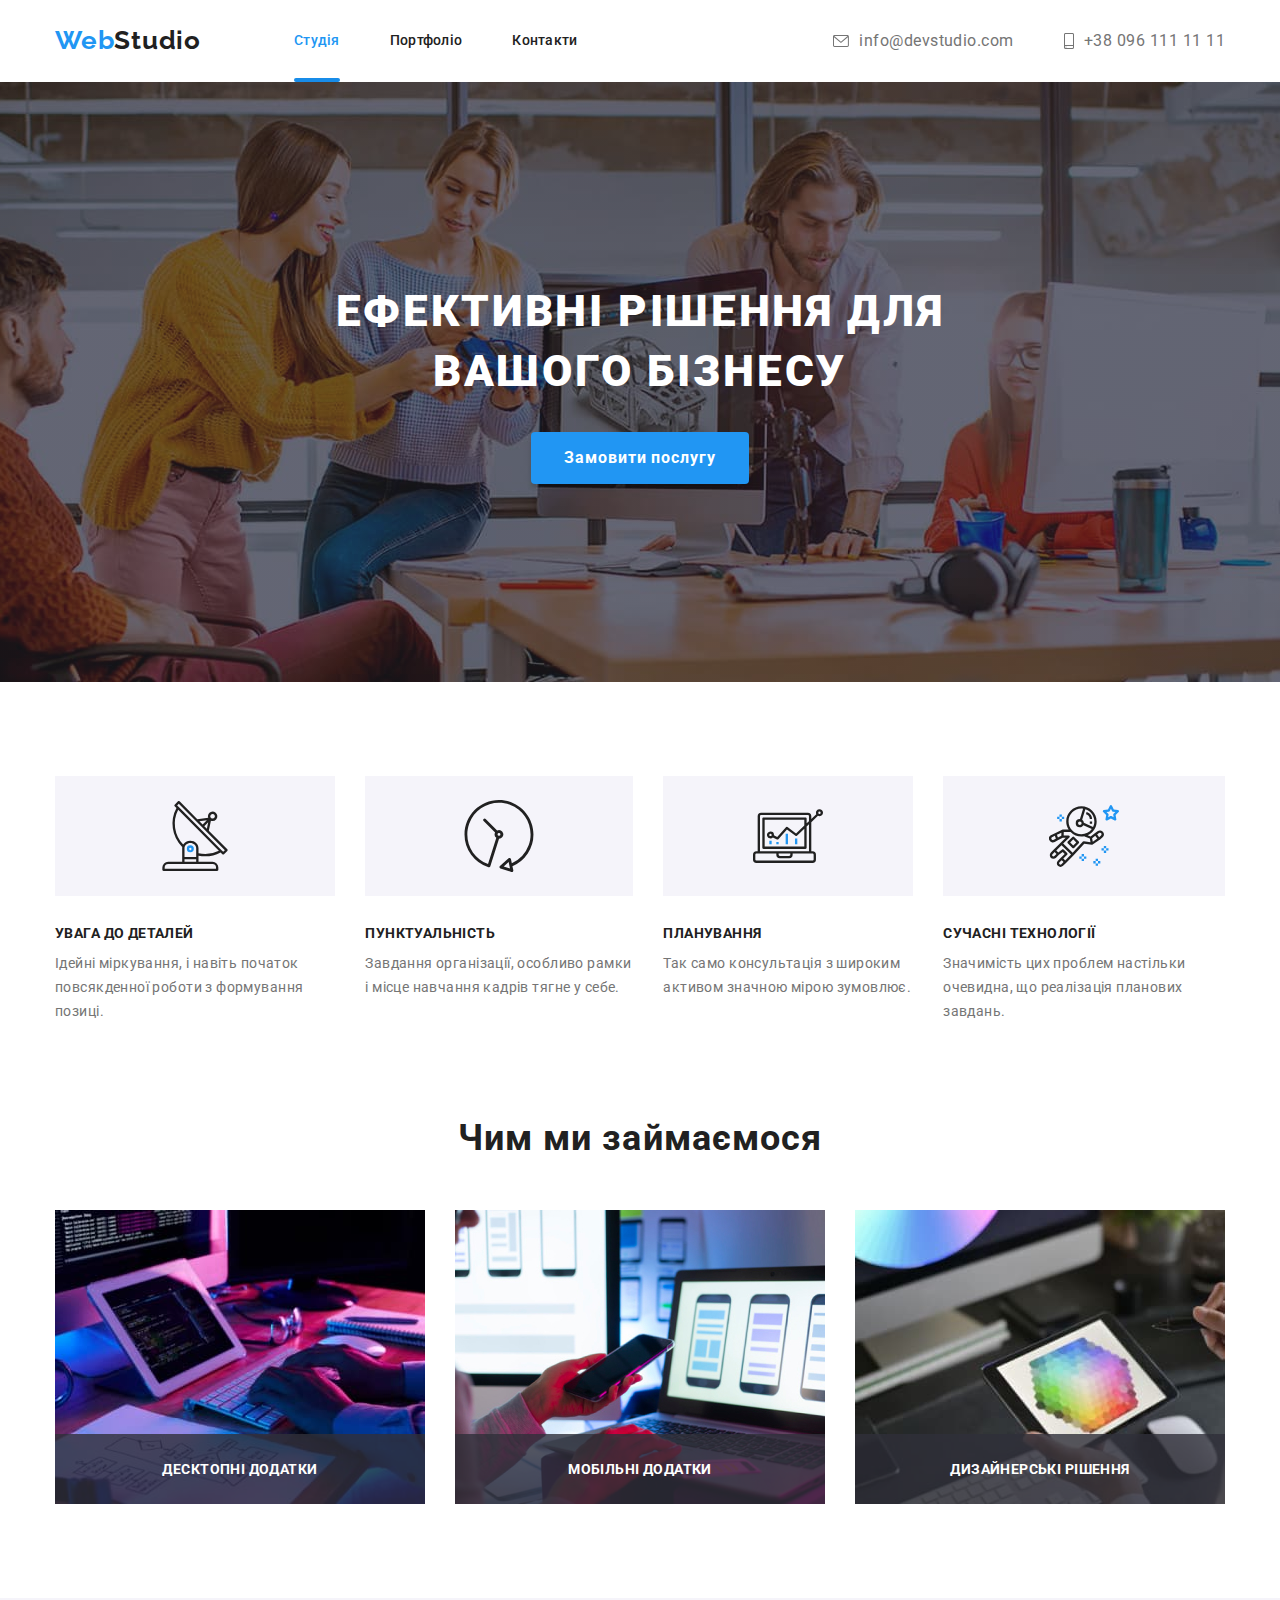
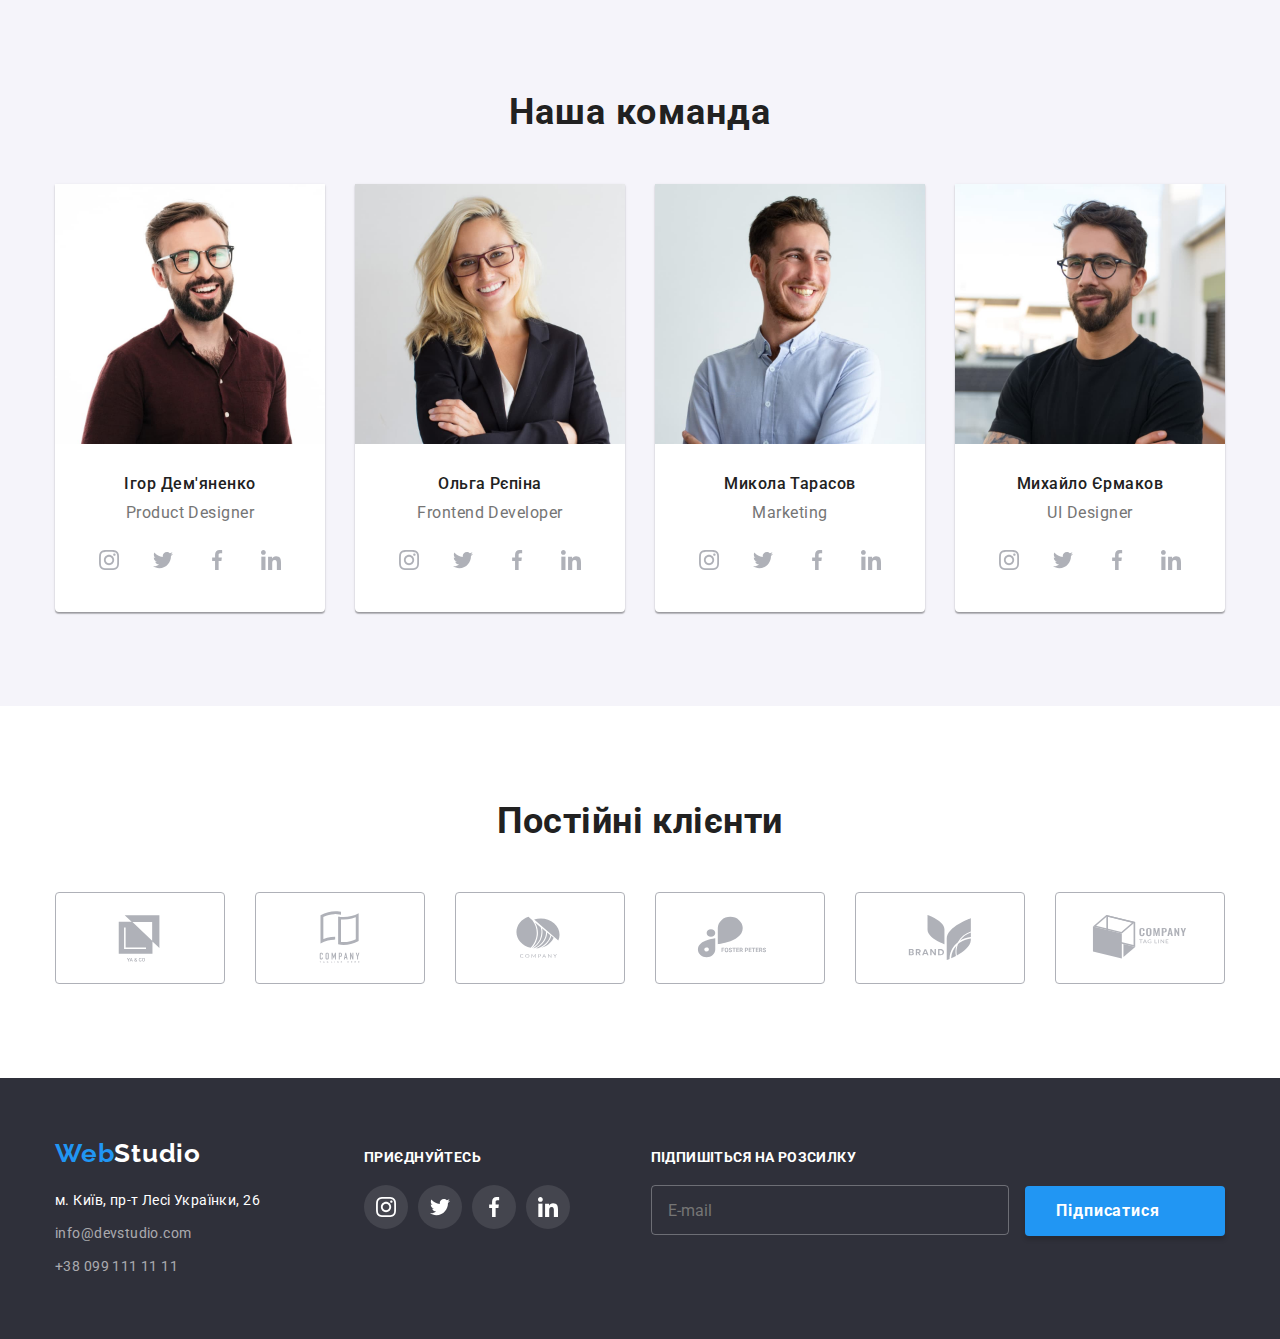
==== index.html @ 950c4575 "Initial commit" ====
<!DOCTYPE html>
<html lang="uk">
<head>
    <meta charset="UTF-8">
    <meta http-equiv="X-UA-Compatible" content="IE=edge">
    <meta name="viewport" content="width=device-width, initial-scale=1.0">
    <title>WebStudio</title>
    <link rel="preconnect" href="https://fonts.googleapis.com">
    <link rel="preconnect" href="https://fonts.gstatic.com" crossorigin>
    <link href="https://fonts.googleapis.com/css2?family=Raleway:wght@700&family=Roboto:wght@400;500;700;900&display=swap" rel="stylesheet">
    <link rel="stylesheet" href="https://cdn.jsdelivr.net/npm/modern-normalize@1.1.0/modern-normalize.min.css">
    <link rel="stylesheet" href="./styles/style.css">
</head>
<body>
    <!------------------------------------- Шапка сайта -------------------------------->
    
    <header class="">
    <div class="container page-header-container">
    <nav class="site-nav">
        <a lang="en" href="./index.html " class="logo link"><span class="web-logo">Web</span>Studio</a>
        <ul class="page-header-container">
            <li class="menu-item link-hover"><a href="./index.html" class="link current header-link">Cтудія</a></li>
            <li class="menu-item link-hover"><a href="./portfolio.html" class="link">Портфоліо</a></li>
            <li class="menu-item link-hover"><a href="" class="link">Контакти</a></li>
        </ul>
    </nav>
        <ul class="site-address">
            <li class="menu-address"><a class="nav-link link" href="mailto:info@devstudio.com">
            <svg class="address-link-icon" width="16px" height="12px" >
                <use href="./images/sprite.svg#icon-envelope" class="address-img">
                </use>
            </svg> info@devstudio.com
        </a>
            </li>
            <li class="menu-address"><a class="nav-link link" href="tel:+380961111111"><svg class="smartphone-link-icon" width="10px" height="16px" >
                <use href="./images/sprite.svg#icon-smartphone" class="address-img">
                </use>
            </svg>+38 096 111 11 11</a>
        </li>
        </ul>
    </div> 
    </header>  
   
    <!--------------------------------- Основной блок ---------------------------------------->
    <main>
    <!------------------------------------ Баннер -------------------------------------------->
    <section class="main-header overlay">
        <div class="container">
            <h1 class="main-text">Ефективні рішення для вашого бізнесу</h1>
            <button type="button" class="modal-button" data-modal-open>Замовити послугу</button>
        </div>
    </section>

    <!---------------------------------- Преимущества ---------------------------------------->

    <section class="section">
        <div class="container">
            <h2 class="visually-hidden">Особливості</h2>
            <ul class="main-flex">
                <li class="list-item">
                    <h3 class="caption-main">УВАГА ДО ДЕТАЛЕЙ</h3> 
                    <p class="paragraph">Ідейні міркування, і навіть початок повсякденної роботи з формування позиці.</p>  
                </li>
                <li class="list-item">
                    <h3 class="caption-main">ПУНКТУАЛЬНІСТЬ</h3>
                    <p class="paragraph">Завдання організації, особливо рамки і місце навчання кадрів тягне у себе.</p>
                </li>
                <li class="list-item">
                    <h3 class="caption-main">ПЛАНУВАННЯ</h3>
                    <p class="paragraph">Так само консультація з широким активом значною мірою зумовлює.</p>
                </li>
                <li class="list-item">
                    <h3 class="caption-main">СУЧАСНІ ТЕХНОЛОГІЇ</h3>
                    <p class="paragraph">Значимість цих проблем настільки очевидна, що реалізація планових завдань.</p>
                </li>
            </ul>
        </div>
    </section>

    <!---------------------------  Наша команда/примеры работ -------------------------------->

    <section class="section working-section">
        <div class="container">
            <h2 class="main-work">Чим ми займаємося</h2>
            <ul class="work-list">
                <li class="work-list-img"><img src="images/box1.jpg" alt="программування" width="370">
                <div class="work-list-bar"><b class="text-address-bar">Десктопні додатки</b></div>
            </li>
                <li class="work-list-img"><img src="images/box2.jpg" alt="налаштування" width="370">
                <div class="work-list-bar"><b class="text-address-bar">Мобільні додатки</b></div>
                </li>
                <li class="work-list-img"><img src="images/box3.jpg" alt="графічний дизайн" width="370">
                <div class="work-list-bar"><b class="text-address-bar">Дизайнерські рішення</b></div>
                </li>
            </ul>
        </div>
    </section>
    <section class="main-team section">
        <div class="container">
            <h2 class="team">Наша команда</h2>
            <ul class="team-list">
                <li class="frame-link">
                    <img src="images/igor.jpg" alt="дизайнер продукту" width="270">
                    <h3 class="team-item">Ігор Дем'яненко</h3>
                    <p class="paragraph-team" lang="en">Product Designer</p>
                    <ul class="social-list list">
                        <li class="social-list-item">
                    <a href="" class="social-list-link">
                    <svg lang="en" aria-label="instagram icon" class="social-list-icon">
                        <use href="./images/sprite.svg#icon-instagram" class="logo-img-team"></use>
                    </svg>
                    </a>
                        </li>
                        <li class="social-list-item">
                            <a href="" class="social-list-link">
                    <svg lang="en" aria-label="twitter icon" class="social-list-icon">
                        <use href="./images/sprite.svg#icon-twitter" class="logo-img-team"></use>
                    </svg>
                    </a>
                        </li>
                        <li class="social-list-item">
                            <a href="" class="social-list-link">
                    <svg lang="en" aria-label="facebook icon" class="social-list-icon">
                        <use href="./images/sprite.svg#icon-facebook" class="logo-img-team"></use>
                    </svg>
                    </a>
                        </li>
                        <li class="social-list-item">
                            <a href="" class="social-list-link">
                    <svg lang="en" aria-label="linkedin icon" class="social-list-icon">
                        <use href="./images/sprite.svg#icon-linkedin" class="logo-img-team"></use>
                    </svg>
                    </a>
                        </li>
                    </ul>
                </li>
                <li class="frame-link">
                    <img src="images/olga.jpg" alt="фронтенд" width="270">
                    <h3 class="team-item">Ольга Рєпіна</h3>
                    <p class="paragraph-team" lang="en">Frontend Developer</p>
                    <ul class="social-list list">
                        <li class="social-list-item">
                    <a href="" class="social-list-link">
                    <svg lang="en" aria-label="instagram icon" class="social-list-icon">
                        <use href="./images/sprite.svg#icon-instagram" class="logo-img-team"></use>
                    </svg>
                    </a>
                        </li>
                        <li class="social-list-item">
                            <a href="" class="social-list-link">
                    <svg lang="en" aria-label="twitter icon" class="social-list-icon">
                        <use href="./images/sprite.svg#icon-twitter" class="logo-img-team"></use>
                    </svg>
                    </a>
                        </li>
                        <li class="social-list-item">
                            <a href="" class="social-list-link">
                    <svg lang="en" aria-label="facebook icon" class="social-list-icon">
                        <use href="./images/sprite.svg#icon-facebook" class="logo-img-team"></use>
                    </svg>
                    </a>
                        </li>
                        <li class="social-list-item">
                            <a href="" class="social-list-link">
                    <svg lang="en" aria-label="linkedin icon" class="social-list-icon">
                        <use href="./images/sprite.svg#icon-linkedin" class="logo-img-team"></use>
                    </svg>
                    </a>
                        </li>
                    </ul>
                </li>
                <li class="frame-link">
                    <img src="images/mikola.jpg" alt="маркетинг" width="270">
                    <h3 class="team-item">Микола Тарасов</h3>
                    <p class="paragraph-team" lang="en">Marketing</p>
                    <ul class="social-list list">
                        <li class="social-list-item">
                    <a href="" class="social-list-link">
                    <svg lang="en" aria-label="instagram icon" class="social-list-icon">
                        <use href="./images/sprite.svg#icon-instagram" class="logo-img-team"></use>
                    </svg>
                    </a>
                        </li>
                        <li class="social-list-item">
                            <a href="" class="social-list-link">
                    <svg lang="en" aria-label="twitter icon" class="social-list-icon">
                        <use href="./images/sprite.svg#icon-twitter" class="logo-img-team"></use>
                    </svg>
                    </a>
                        </li>
                        <li class="social-list-item">
                            <a href="" class="social-list-link">
                    <svg lang="en" aria-label="facebook icon" class="social-list-icon">
                        <use href="./images/sprite.svg#icon-facebook" class="logo-img-team"></use>
                    </svg>
                    </a>
                        </li>
                        <li class="social-list-item">
                            <a href="" class="social-list-link">
                    <svg lang="en" aria-label="linkedin icon" class="social-list-icon">
                        <use href="./images/sprite.svg#icon-linkedin" class="logo-img-team"></use>
                    </svg>
                    </a>
                        </li>
                    </ul>
                </li>
                <li class="frame-link">
                    <img src="images/mihail.jpg" alt="дизайнер" width="270">
                    <h3 class="team-item">Михайло Єрмаков</h3>
                    <p class="paragraph-team" lang="en">UI Designer</p>
                    <ul class="social-list list">
                        <li class="social-list-item">
                    <a href="" class="social-list-link">
                    <svg lang="en" aria-label="instagram icon" class="social-list-icon">
                        <use href="./images/sprite.svg#icon-instagram" class="logo-img-team"></use>
                    </svg>
                    </a>
                        </li>
                        <li class="social-list-item">
                            <a href="" class="social-list-link">
                    <svg lang="en" aria-label="twitter icon" class="social-list-icon">
                        <use href="./images/sprite.svg#icon-twitter" class="logo-img-team"></use>
                    </svg>
                    </a>
                        </li>
                        <li class="social-list-item">
                            <a href="" class="social-list-link">
                    <svg lang="en" aria-label="facebook icon" class="social-list-icon">
                        <use href="./images/sprite.svg#icon-facebook" class="logo-img-team"></use>
                    </svg>
                    </a>
                        </li>
                        <li class="social-list-item">
                            <a href="" class="social-list-link">
                    <svg lang="en" aria-label="linkedin icon" class="social-list-icon">
                        <use href="./images/sprite.svg#icon-linkedin" class="logo-img-team"></use>
                    </svg>
                    </a>
                        </li>
                    </ul>
                </li>
            </ul>
        </div>
    </section>
    </main>

    <!-------------------------------  Постійні клієнти  ------------------------------------>

    <section class="section">
        <div class="container">
        <h2 class="clients">Постійні клієнти</h2>
        <ul class="icon-clients">
            <li class="clients-block">
                <a href="" class="clients-block-link">
                <svg lang="en" aria-label="client company" class="clients-block-icon" width="106px" height="60px">
                    <use href="./images/sprite.svg#icon-union" class="logo-img"></use>
                </svg>
                </a>
            </li>
            <li class="clients-block">
                <a href="" class="clients-block-link">
                <svg lang="en" aria-label="client company" class="clients-block-icon" width="106px" height="60px">
                    <use href="./images/sprite.svg#icon-group1" class="logo-img"></use>
                </svg>
                </a>
            </li>
            <li class="clients-block"><a href="" class="clients-block-link">
                <svg lang="en" aria-label="client company" class="clients-block-icon" width="106px" height="60px">
                    <use href="./images/sprite.svg#icon-group2" class="logo-img"></use>
                </svg>
                </a>
            </li>
            <li class="clients-block"><a href="" class="clients-block-link">
                <svg lang="en" aria-label="client company" class="clients-block-icon" width="106px" height="60px">
                    <use href="./images/sprite.svg#icon-group" class="logo-img"></use>
                </svg>
                </a>
            </li>
            <li class="clients-block"><a href="" class="clients-block-link">
                <svg lang="en" aria-label="client company" class="clients-block-icon" width="106px" height="60px">
                    <use href="./images/sprite.svg#icon-group3" class="logo-img"></use>
                </svg>
                </a>
            </li>
            <li class="clients-block"><a href="" class="clients-block-link">
            <svg lang="en" aria-label="client company" class="clients-block-icon" width="106px" height="60px">
            <use href="./images/sprite.svg#icon-group4" class="logo-img"></use>
            </svg>
            </a>
            </li>
        </ul>
        </div>
    </section>
    <!--------------------------------- Адресс Футер ----------------------------------------->

    <footer class="footer">
    <div class="container box-web">
    <div>
        <div class="logo-footer">
        <a lang="en" href="./index.html" class="logo link"><span class="web-logo">Web</span><span class="web-logo-foot">Studio</span></a>
        </div>
        <address class="address-nav site-address-foot">
        <ul class="site-address-foot">
        <li class="link-margin"><a href="https://goo.gl/maps/dq6vSJGT3PLLCz8e8" class="link footer-address" target="_blank" rel="noopener noreferrer nofollow"><p class="address-link">м. Київ, пр-т Лесі Українки, 26</p></a></li>
        <li class="link-margin"><a href="mailto:info@devstudio.com" class="footer-address link">info@devstudio.com</a></li>
        <li class="link-margin"><a href="tel:+380991111111" class="footer-address link tel">+38 099 111 11 11</a></li>
        </ul>
        </address>
    </div>
    <div class="footer-links">
        <b class="text-address">Приєднуйтесь</b>
        <ul class="social-list-address list">
            <li class="">
        <a href="" class="social-list-item">
        <svg lang="en" aria-label="instagram icon" class="social-list-icon-footer">
            <use href="./images/sprite.svg#icon-instagram" class="logo-img-team"></use>
        </svg>
        </a>
            </li>
            <li class="">
                <a href="" class="social-list-item">
        <svg lang="en" aria-label="twitter icon" class="social-list-icon-footer">
            <use href="./images/sprite.svg#icon-twitter" class="logo-img-team"></use>
        </svg>
        </a>
            </li>
            <li class="">
                <a href="" class="social-list-item">
        <svg lang="en" aria-label="facebook icon" class="social-list-icon-footer">
            <use href="./images/sprite.svg#icon-facebook" class="logo-img-team"></use>
        </svg>
        </a>
            </li>
            <li class="">
                <a href="" class="social-list-item">
        <svg lang="en" aria-label="linkedin icon" class="social-list-icon-footer">
            <use href="./images/sprite.svg#icon-linkedin" class="logo-img-team"></use>
        </svg>
        </a>
            </li>
        </ul>
    </div>
    <div class="footer-form-div">
        <form class="footer-form">
            <b class="text-address">Підпишіться на розсилку</b>
            <div class="button-foot-icon">
                <label>
                    <input class="footer-input" type="email" placeholder="E-mail" required>
                </label>
                <button class="button-foot-submit" type="submit">Підписатися
                <svg class="telegram-icon" width="24px" height="24px">
                    <use href="./images/sprite.svg#icon-icon-send"></use>
                </svg>
                </button>
            </div>  
        </form>
    </div>
    </div>
    </footer>

    <div class="backdrop is-hidden" data-modal>
        <div class="modal">
            <button type="button" class="modal-close-btn" data-modal-close>
                <svg class="modal-close-icon" width="18px" height="18px">
                    <use href="./images/sprite.svg#icon-close"></use>
                </svg>
            </button>
            <form class="modal-form">
                <b class="form-main-text">Залиште свої дані, ми вам передзвонимо</b>
                <div class="form">
                
                <label class="text-form" for="name">
                <span class="text-form-name">Ім'я</span> 
                <div class="icon-container">
                <input class="modal-input" type="text" name="name" id="name" required minlength="2" pattern="[a-zA-Za-яА-ЯїЇіІ]+">
                <svg lang="en" aria-label="person icon" class="icon-position" width="18px" height="18px">
                    <use href="./images/sprite.svg#icon-person-black" class=""></use>
                </svg>
                </div>
                </label>
               
                <label class="text-form" for="tel">
                <span class="text-form-name">Телефон</span>
                <div class="icon-container">
                <input class="modal-input" type="tel" name="tel" id="tel" required minlength="9" pattern="[0-9]{3}-[0-9]{3}-[0-9]{2}-[0-9]{2}" title="xxx-xxx-xx-xx">
                <svg lang="en" aria-label="person icon" class="icon-position" width="18px" height="18px">
                <use href="./images/sprite.svg#icon-phone-black" class=""></use>
                </div>
                </label>

                <label class="text-form" for="mail">
                <span class="text-form-name">Пошта</span>
                <div class="icon-container">
                <input class="modal-input" type="email" name="mail" id="mail" required>
                <svg lang="en" aria-label="person icon" class="icon-position" width="18px" height="18px">
                <use href="./images/sprite.svg#icon-email-black" class=""></use>
                </div>
                </label>
                
                <label class="text-form" for="text"><span class="text-form-name">Коментар</span>
                <textarea class="contact-form-message" name="user-message" placeholder="Введіть текст"></textarea>
                </label>
               
                <label class="registr-on-position">
                <input type="checkbox" class="checkbox visually-hidden" required>
                <span class="svg-modal">
                    <svg class="modal-form-own-checkbox">
                    <use class="modal-form-icon" href="./images/sprite.svg#icon-icon-check" width="11px" height="8px"></use>
                </svg>
                </span>
                <span class="registr-on">Погоджуюся з розсилкою та приймаю&nbsp;</span>  
                <a href="./" class="documents">Умови договору</a>
                </label>
            </div>
                <label class="modal-button-range">
                <button class="modal-button-data" type="submit">Відправити</button>
                </label>
            
            </form>
        </div>
    </div>
    <script src="./js/modal.js"></script>
</body>
</html>
---- styles/style.css ----
:root {
    --primary-text-color: #212121 ;
    --title-text-color: #212121;
    --secondary-text-color: #757575;
    --acent-color: #2196F3;
    --primary-white-color: #FFFFFF;
    --primary-bg-color: #2F303A;
    --secondary-bg-color: #F5F4FA;
    --main-bg-color: #FFFFFF;
    --button-main-color: #188CE8;
    --logo-main-color: black;
    --line-bg-color: #ECECEC;
    --timing-animation: cubic-bezier(0.4, 0, 0.2, 1);
}
html {
    box-sizing: border-box;
}
*, *::before, *::after {
    box-sizing: inherit;
}
body {
    font-family: 'Roboto', sans-serif;
    /* font-size: 14px; */
    letter-spacing: 0.03em;
    background-color: var(--primary-white-color);
    color: var(--primary-text-color) ;
}
h1, h2, h3, h4, p {
    margin-top: 0;
    margin-bottom: 0;
}
ul, ol {
    margin-top: 0;
    margin-bottom: 0;
    margin-left: 0;  
    padding-inline-start: 0;
}

img {
    display: block;
}
button {cursor: pointer;
    opacity: 1;
    visibility: visible;
    pointer-events: auto;
}

.logo {
    color: var(--logo-main-color);
    font-family: 'Raleway';
    font-weight: 700;
    font-size: 26px;
    line-height: 1.19;
    letter-spacing: 0.03em;
    margin-right: 93px;
    padding-top: 24px;
    padding-bottom: 25px;
}
.web-logo {
    color: var(--acent-color);
}
/*============================ Разметка сайта ============================*/
.container {
    margin-left: auto;
    margin-right: auto;
    width: 1200px;
    padding-left: 15px;
    padding-right: 15px;
}
.page-header-container {
    display: flex;
    align-items: center;
    gap: 50px;
}
.page-header-bg {
    background-color: var(--primary-white-color);
}

.menu-item {
    display: flex;
    position: relative;
    color: var(--primary-text-color);
    font-weight: 500;
    font-size: 14px;
    line-height: 1.14;
    letter-spacing: 0.02em;
    align-items: center;
    margin-left: auto;

}
.menu-item .link {
    padding-top: 32px;
    padding-bottom: 32px;
}

/*============================ Навигация сайта ============================*/
.site-nav a
{
color: var(--primary-text-color);
}
.site-nav {
    display: flex;
}
.site-address {
    display: flex;
    column-gap: 50px;
    margin-left: auto;
}
.site-address-foot {
    display: inline-block;
    margin-left: auto;
    padding-left: auto; 

}
.site-nav .link.current {
color: var(--acent-color);
}
.site-address a 
{ color: var(--secondary-text-color);}

.header-link::after {
    content: '';
    position: absolute;
   bottom: -1px;
   left: 0;
   display: block;
   width: 100%;
   height: 4px;
    background-color: #188CE8;
    border-radius: 2px;
}

.link-hover .link:hover, 
.link-hover .link:focus 
{
    color: var(--acent-color);
    transition: 250ms var(--timing-animation);
}


.site-address .link:hover,
.site-address .link:focus
{
    color: var(--acent-color);
    transition: 250ms var(--timing-animation);
}

.footer-address:hover,
.footer-address:focus {
    color: var(--acent-color);
    transition: 250ms var(--timing-animation);
}

.address a
{
color: var(--primary-text-color);
}

ul {list-style: none;}
.link {text-decoration: none;}

.menu-address .link {
    display: flex;
    padding-top: 32px;
    padding-bottom: 32px;
}
.head-header {
    border-bottom: 1px solid #ECECEC;
}
/*============================ Кнопки ============================*/
.modal-button {
    font-family: 'Roboto';
    font-weight: 700;
    font-size: 16px;
    line-height: 1.87;
    display: inline-block;
    min-width: 216px;
    margin-top: 30px;
    padding: 10px 32px;
    align-items: center;
    text-align: center;
    letter-spacing: 0.06em;
    color: var(--primary-white-color);
    background-color: var(--acent-color);
    box-shadow: 0px 4px 4px rgba(0, 0, 0, 0.15);
    border-radius: 4px;
    border: 1px solid transparent;
}
.modal-button:hover,
.modal-button:focus {
    background-color: var(--button-main-color);
    transition: 250ms var(--timing-animation);
}
.active-button {
    font-family: 'Roboto';
    font-weight: 500;
    font-size: 16px;
    line-height: 1.62;
    text-align: center;
    letter-spacing: 0.03em;
    padding: 6px 22px;
    max-height: 38px;
    left: 846px;
    top: 174px;
    background: var(--secondary-bg-color);
    border-radius: 4px;
    border: 1px solid transparent;
    }
.button-portfolio:hover ,
.button-portfolio:focus {
    box-shadow: 0px 2px 2px 0px rgba(0, 0, 0, 0.12), 0px 1px 2px 0px rgba(0, 0, 0, 0.08);
    
    
    transition: 250ms var(--timing-animation);
}

.active-button:hover,
.active-button:focus {
    background-color: var(--acent-color);
    color: var(--primary-white-color);
    transition: 250ms var(--timing-animation);
}
.button-nav {
    display: flex;
    gap: 8px;
    justify-content: center;
    margin-bottom: 50px;
}

/*============================ main ============================*/
.main-text {
    width: 696px;
    margin-left: auto;
    margin-right: auto;
    font-weight: 900;
    font-size: 44px;
    line-height: 1.36;
    text-align: center;
    letter-spacing: 0.06em;
    text-transform: uppercase;
    color: var(--primary-white-color);
}
.overlay {
    max-width: 1600px;
    height: 600px;
    margin-left: auto;
    margin-right: auto;
    background-color: var(--primary-bg-color);
    background-image: linear-gradient( to right, rgba(47, 48, 58, 0.4), rgba(47, 48, 58, 0.4)), url(../images/imghead.jpg);
    background-repeat: no-repeat;
    background-position: center;
    background-size: cover;
}
.list-item::before {
    display: block;
    content: '';
    height: 120px;
    background-color: var(--secondary-bg-color);
    background-size: contain;
    background-repeat: no-repeat;
    background-position: center;
    margin-bottom: 30px;
    background-size: 70px, 70px;
}
.list-item:nth-child(1)::before {
    background-image: url(../images/antenna.svg);
}
.list-item:nth-child(2)::before {
    background-image: url(../images/Vector.svg);
}
.list-item:nth-child(3)::before {
    background-image: url(../images/diagram.svg);
}
.list-item:nth-child(4)::before {
    background-image: url(../images/astronaut.svg);
}

.icon-clients {
    display: flex;
    gap: 30px;
}
.clients-block-link {
    display: flex;
    width: 170px;
    height: 92px;
    border-radius: 4px;
    align-items: center;
    justify-content: center;
    width: 100%;
    height: 100%;
    fill: #AFB1B8;
}

.clients-block {
    display: flex;
    align-items: center;
    justify-content: center;
    width: 170px;
    height: 92px;
    border: 1px solid #AFB1B8;
    border-radius: 4px;
    transition: border-color 250ms var(--timing-animation);

}
.social-list-item:hover,
.social-list-item:focus {
    background-color: var(--acent-color);
    transition: 250ms var(--timing-animation);
}
/*============================ icon ============================*/
.social-list {
    display: flex;
    justify-content: center;
    column-gap: 10px;
    margin-bottom: 30px;
}
.social-list-link {
    display: flex;
    align-items: center;
    justify-content: center;
    width: 44px;
    height: 44px;
    border-radius: 50%;
}
.social-list-item {
    display: flex;
    align-items: center;
    justify-content: center;
    width: 44px;
    height: 44px;
    border-radius: 50%;
    background-color: rgba(255, 255, 255, 0.1);
}
.social-list-icon {
   width: 20px;
   height: 20px;  
   fill: #AFB1B8;
}
.social-list-icon-footer {
    width: 20px;
   height: 20px;  
   fill: var(--primary-white-color);
}
.social-list-address {
    display: flex;
    justify-content: center;
    column-gap: 10px;
}

.social-list-link:hover,
.social-list-link:focus {
    background-color: var(--acent-color);
    transition: 250ms var(--timing-animation);
}
.social-list-link:hover .social-list-icon,
.social-list-link:focus .social-list-icon {
    fill: var(--primary-white-color);
    transition: 250ms var(--timing-animation);
}
.clients-block-link:hover .clients-block-icon,
.clients-block-link:focus .clients-block-icon {
    fill: var(--acent-color);
    transition: 250ms var(--timing-animation);
}
.clients-block:hover,
.clients-block:focus {
    border-color: var(--acent-color);
    transition: 250ms var(--timing-animation);
}
.nav-link {
    display: flex;
    align-items: center;
    color: #757575;  
}
.address-link-icon {
    width: 16px;
    height: 12px;
    margin-right: 10px;
    fill: currentColor;
    }
.smartphone-link-icon {
    width: 10px;
    height: 16px;
    margin-right: 10px;
    fill: currentColor; 
}
.footer-links {
    margin-left: 70px;
}
.text-address {
    color: var(--primary-white-color);
    line-height: 16.41px;
    font-size: 14px;
    display: block;
    letter-spacing: 0.03em;
    text-transform: uppercase;
    margin-bottom: 20px;
}
.box-web {
    display: flex;
    align-items: baseline;
}
/* ============================ */
.main-header {
    text-align: center;
    background-color: var(--primary-bg-color);
    padding-top: 200px;
    padding-bottom: 200px;
}

.main-work {
    font-size: 36px;
    line-height: 1.16;
    text-align: center;
    letter-spacing: 0.03em;
    color: var(--primary-text-color);
    margin-bottom: 50px;
}
.section {
    padding-top: 94px;
    padding-bottom: 94px;
}
.working-section {
    padding-top: 0px;
}


/*============================ Преимущества / Portfolio ============================*/
.visually-hidden {
    position: absolute;
      white-space: nowrap;
      width: 1px;
      height: 1px;
      overflow: hidden;
      border: 0;
      padding: 0;
      clip: rect(0 0 0 0);
      clip-path: inset(50%);
      margin: -1px;
  }
.caption-main {
    font-weight: 700;
    font-size: 14px;
    line-height: 1.14;
    letter-spacing: 0.03em;
    text-transform: uppercase;
    color: var(--primary-text-color);
    margin-bottom: 10px;
}
.caption-portfolio {
    font-weight: 700;
    font-size: 18px;
    line-height: 2;
    letter-spacing: 0.06em;
    color: var(--primary-text-color);
    margin-bottom: 4px;
}
.portfolio-item {
    background: var(--primary-white-color);
}
.portfolio-text-block {
    padding-top: 20px;
    padding-bottom: 20px;
    padding-left: 24px;
    border: 1px solid #EEEEEE;
}
.portfolio-boks-link {
    display: block;
    width: 100%;
}
.portfolio-boks-link:hover ,
.portfolio-boks-link:focus {
    box-shadow: 0px 4px 4px rgba(0, 0, 0, 0.25);
    transition: 250ms cubic-bezier(0.4, 0, 0.2, 1);
}
/*============================ Paragraph ============================*/
.paragraph {
    font-size: 14px;
    line-height: 1.71;
    letter-spacing: 0.03em;
    color: var(--secondary-text-color);
}
.paragraph-team {
    font-size: 16px;
    line-height: 1.18;
    text-align: center;
    letter-spacing: 0.03em;
    color: var(--secondary-text-color);
    margin-bottom: 16px;
    font-weight: 400;
    font-size: 16px;
    line-height: 1.19;
    text-align: center;
}
.paragraph-portfolio {
    font-size: 16px;
    line-height: 1.87;
    letter-spacing: 0.03em;
    color: var(--secondary-text-color);
}
/*============================ team ============================*/
.main-team {
    background-color: var(--secondary-bg-color);   
}
 
.team {
    font-weight: 700;
    font-size: 36px;
    line-height: 1.16;
    text-align: center;
    letter-spacing: 0.03em;
    color: var(--primary-text-color);
    margin-bottom: 50px;
    }
.clients {
    font-weight: 700;
    font-size: 36px;
    line-height: 1.17;
    text-align: center;
    margin-bottom: 50px;
    color: var(--title-text-color);
}

/*============================ Наша команда  ============================*/

.frame-link {
    background: var(--main-bg-color);
    box-shadow: 0px 1px 3px rgba(0, 0, 0, 0.12), 0px 1px 1px rgba(0, 0, 0, 0.14), 0px 2px 1px rgba(0, 0, 0, 0.2);
    border-radius: 0px 0px 4px 4px;
}
    
.team-staff-igor {
    font-weight: 500;
    font-size: 16px;
    line-height: 1.18;
    text-align: center;
    letter-spacing: 0.03em;

    color: var(--primary-text-color);
    background: var(--primary-white-color);
}
.team-item {
    font-weight: 500;
    font-size: 16px;
    line-height: 1.19;
    text-align: center;
    margin-bottom: 10px;
    margin-top: 30px;
    
    color: var(--primary-text-color);
    background: var(--primary-white-color); 
}

/*============================ Футер ============================*/
.logo-footer {
    margin-left: auto;
    padding-inline-start: 0;
    margin-bottom: 20px;
}
.footer {
    background: var(--primary-bg-color);
    padding-top: 60px;
    padding-bottom: 60px;
}
.web-logo-foot {
    color: var(--primary-white-color)
}
.address-link {
    font-size: 14px;
    line-height: 1.71;
    letter-spacing: 0.03em;
    color: var(--primary-white-color);
}
.footer-address {
    display: inline-block;
    font-style: normal;
    font-weight: 400;
    font-size: 14px;
    line-height: 1.71;
    letter-spacing: 0.03em;
    color: rgba(255, 255, 255, 0.6);  
    margin-left: auto;
}
.address {
    margin-left: auto;
    padding-left: 0;
}
.link-margin:not(:last-child) {
    margin-bottom: 9px;

}
 /* ============================ flex ===============================*/
 .team-list {
    display: flex;
    column-gap: 30px;
    justify-content: center;
}
.work-list {
    display: flex;
    column-gap: 30px;
    justify-content: center;
}
.work-list-img {
    position: relative;
}
.work-list-bar {
    display: flex;
    position: absolute;
    justify-content: center;
    align-items: center;
    overflow: hidden;
    transform: translate(-50%);
    bottom: 0;
    left: 50%;
    width: 370px;
    height: 70px;
    background-color: rgba(47, 48, 58, 0.8);
}
.text-address-bar {
    color: var(--primary-white-color);
    line-height: 16.41px;
    font-size: 14px;
    display: block;
    letter-spacing: 0.03em;
    text-transform: uppercase;
    top: 50%;
    left: 50%;
}
.main-flex {
    display: flex;
    column-gap: 30px;
    justify-content: center; 
    flex-basis: calc((100%-90px) / 4);
}
.main-portfolio {
    display: flex;
    flex-wrap: wrap;
    padding-left: 0%;
    flex-basis: calc((100%-180px) / 9);
    gap: 30px;
}

/* animation */
.portfolio-wrapper {
    position: relative;
    overflow: hidden;

}
.overlay-portfolio {
    position: absolute;
    top: 0;
    left: 0;
    width: 100%;
    height: 100%;
    color: var(--primary-white-color);
    background-color: rgba(33, 150, 243, 0.9);
    padding: 10px;
    line-height: 1,2;
    overflow: auto;
    transform: translateY(100%);
    transition: transform 250ms linear;

}
.text-overlay {
    display: block;
    font-size: 18px;
    line-height: 1.55;
    letter-spacing: 0.03em;
    padding-top: 63px;
    padding-left: 24px;
    padding-right: 24px;
}
.portfolio-boks-link:hover .overlay-portfolio,
.portfolio-boks-link:focus .overlay-portfolio {
    transform: translateY(0%);
}
.backdrop {
    position: fixed;
    top: 0;
    left: 0;
    z-index: 100;
    width: 100%;
    height: 100%;
    background-color: rgba(0, 0, 0, 0.2);

    opacity: 1;
    visibility: visible;
    pointer-events: auto;
    transition: opacity 250ms ease, visibility 250ms ease;
}
.modal {
    position: absolute;
    padding: 40px;
    top: 50%;
    left: 50%;
    transform: translate(-50%, -50%);
    width: 528px;
    height: 580px;
    background-color: var(--primary-white-color);
    border-radius: 4px;
    border: 1px rgba(0, 0, 0, 0.1);
    box-shadow: 0px 2px 1px 0px rgba(0, 0, 0, 0.02), 0px 1px 1px 0px rgba(0, 0, 0, 0.14);
}
.modal-close-btn {
    position: absolute;
    top: 8px;
    right: 8px;
    display: flex;
    align-items: center;
    justify-content: center;
    width: 30px;
    height: 30px;
    border-radius: 50%;
    background-color: transparent;
    border: 1px solid rgba(0, 0, 0, 0.1);
    padding: 0;
}
.backdrop.is-hidden {
    opacity: 0;
    visibility: hidden;
    pointer-events: none;
}
.modal-input {
    width: 100%;
    height: 40px;
    border: 1px solid rgba(33, 33, 33, 0.2);
    border-radius: 4px;
    padding-left: 42px;
    transition: 250ms var(--timing-animation);
    cursor: pointer;
}
.modal-input:focus {
    outline: none;
    border-color: var(--acent-color);
}
.modal-input:focus +.icon-position {
    fill: var(--acent-color);
}
.modal-form {
    display: flex;
    flex-direction: column;
}
.modal-button-range {
    text-align: center;
}
.modal-button-data {
    font-family: 'Roboto';
    font-weight: 700;
    font-size: 16px;
    line-height: 1.87;
    display: inline-flex;
    min-width: 200px;
    margin-top: 30px;
    padding: 10px 52px;
    align-items: center;
    justify-content: center;
    letter-spacing: 0.06em;
    color: var(--primary-white-color);
    background-color: var(--acent-color);
    box-shadow: 0px 4px 4px rgba(0, 0, 0, 0.15);
    border-radius: 4px;
    border: 1px solid transparent;
}
.modal-button-data:hover,
.modal-button-data:focus {
    background-color: var(--button-main-color);
    transition: 250ms var(--timing-animation);
}

.contact-form-message {
    display: block;
    width: 100%;
    height: 120px;
    padding: 15px;
    margin-bottom: 20px;
    resize: none;
    outline: none;
    margin: 0;
    border: 1px solid rgba(33, 33, 33, 0.2);
    border-radius: 4px;
    cursor: pointer;
    transition: 250ms var(--timing-animation);
    font-family: Roboto;
    font-size: 12px;
    font-weight: 400;
    line-height: 14px;
    letter-spacing: 0.01em;
    text-align: left;
}
.contact-form-message:focus {
    outline: none;
    border-color: var(--acent-color);
}
.contact-form-message::placeholder {
    font-family: Roboto;
    font-size: 12px;
    font-weight: 400;
    line-height: 14px;
    letter-spacing: 0.01em;
    text-align: left;
    color: rgba(117, 117, 117, 0.5)    
}
.form {
    display: inline-block;
}

.text-form {
    font-family: Roboto;
    font-size: 12px;
    font-weight: 400;
    line-height: 14px;
    letter-spacing: 0.01em;
    text-align: left;
    color: rgba(117, 117, 117, 1);

}
.text-form-name {
display: block;
margin-top: 10px;
margin-bottom: 4px;
}
.form-main-text {
text-align: center;
margin-bottom: 2px;
font-family: Roboto;
font-size: 20px;
font-weight: 700;
line-height: 23px;
letter-spacing: 0.03em;
}
.registr-on {
    display: inline-block;
    font-family: Roboto;
font-size: 14px;
font-weight: 400;
line-height: 24px;
letter-spacing: 0.03em;
text-align: left;
color: rgba(117, 117, 117, 1);
}
.icon-container {
    position: relative;
    display: block;
}
.icon-position {
    position: absolute;
    display: block;
    bottom: 11px;
    left: 14px;
    transition: 250ms var(--timing-animation);
}
.modal-close-icon:hover,
.modal-close-icon:focus {
    fill: var(--acent-color);
    transition: 250ms var(--timing-animation);
}

.footer-input {
    position: relative;
    width: 358px;
    height: 50px;
    border: 1px solid rgba(255, 255, 255, 0.3);
    border-radius: 4px;
    padding-left: 16px;
    transition: 250ms var(--timing-animation);
    cursor: pointer;
    background-color: transparent;
    color: var(--primary-white-color);
}

.footer-input:checked {
    border: none;
}
.button-foot-submit {
    display: inline-flex;
    align-items: center;
    justify-content: center;
    min-width: 200px;
    height: 50px;
    padding: 10px 28px;
    margin-left: 12px;
    fill: currentColor;
    font-weight: 700;
    font-size: 16px;
    line-height: 1.88;
    text-align: center;
    letter-spacing: 0.06em;
    cursor: pointer;
    letter-spacing: 0.06em;
    color: var(--primary-white-color);
    background-color: rgba(33, 150, 243, 1);
    box-shadow: 0px 4px 4px rgba(0, 0, 0, 0.15);
    border-radius: 4px;
    border: 1px solid transparent;
}

.button-foot-submit:hover,
.button-foot-submit:focus {
    background-color: var(--button-main-color);
    transition: 250ms var(--timing-animation);
}
.telegram-icon {
   margin-left: 10px;
}

.footer-form-div {
    margin-left: auto;
    /* justify-content: space-between; */
}
.svg-modal {
    /* display: flex;
    align-items: center;
    justify-content: center; */
    padding-left: 3px;
    padding-top: 4px;
    margin-right: 9px;
    width: 16px;
    height: 15px;
    border: 2px solid #212121;
    border-radius: 3px;
    fill: transparent;
    cursor: pointer;
}
.registr-on-position {
    display: flex;
    align-items: center;
    margin-left: 9px;
    margin-top: 20px;
    font-weight: 400;
    line-height: 1.7;
    color: var(--secondary-text-color);

}
.checkbox {
    position: absolute;
}
.modal-form-own-checkbox {
   display: none;
}
.documents {
font-family: Roboto;
font-size: 14px;
font-weight: 400;
line-height: 24px;
letter-spacing: 0.03em;
text-align: left;
   color: rgba(33, 150, 243, 1);
}
.modal-form-icon {
    /* display: flex;
    align-items: center;
    justify-content: center; */
    fill: var(--primary-white-color);
   
}
.checkbox:checked + .svg-modal {
    background-color: var(--acent-color);
    border: none;
}
.checkbox:checked + .svg-modal .modal-form-own-checkbox {
   border: none;
   display: block;
}
/* .checkbox:focus + .svg-modal  {
    box-shadow: 0 0 0 2px rgba(0, 0, 0, 0.5);
} */
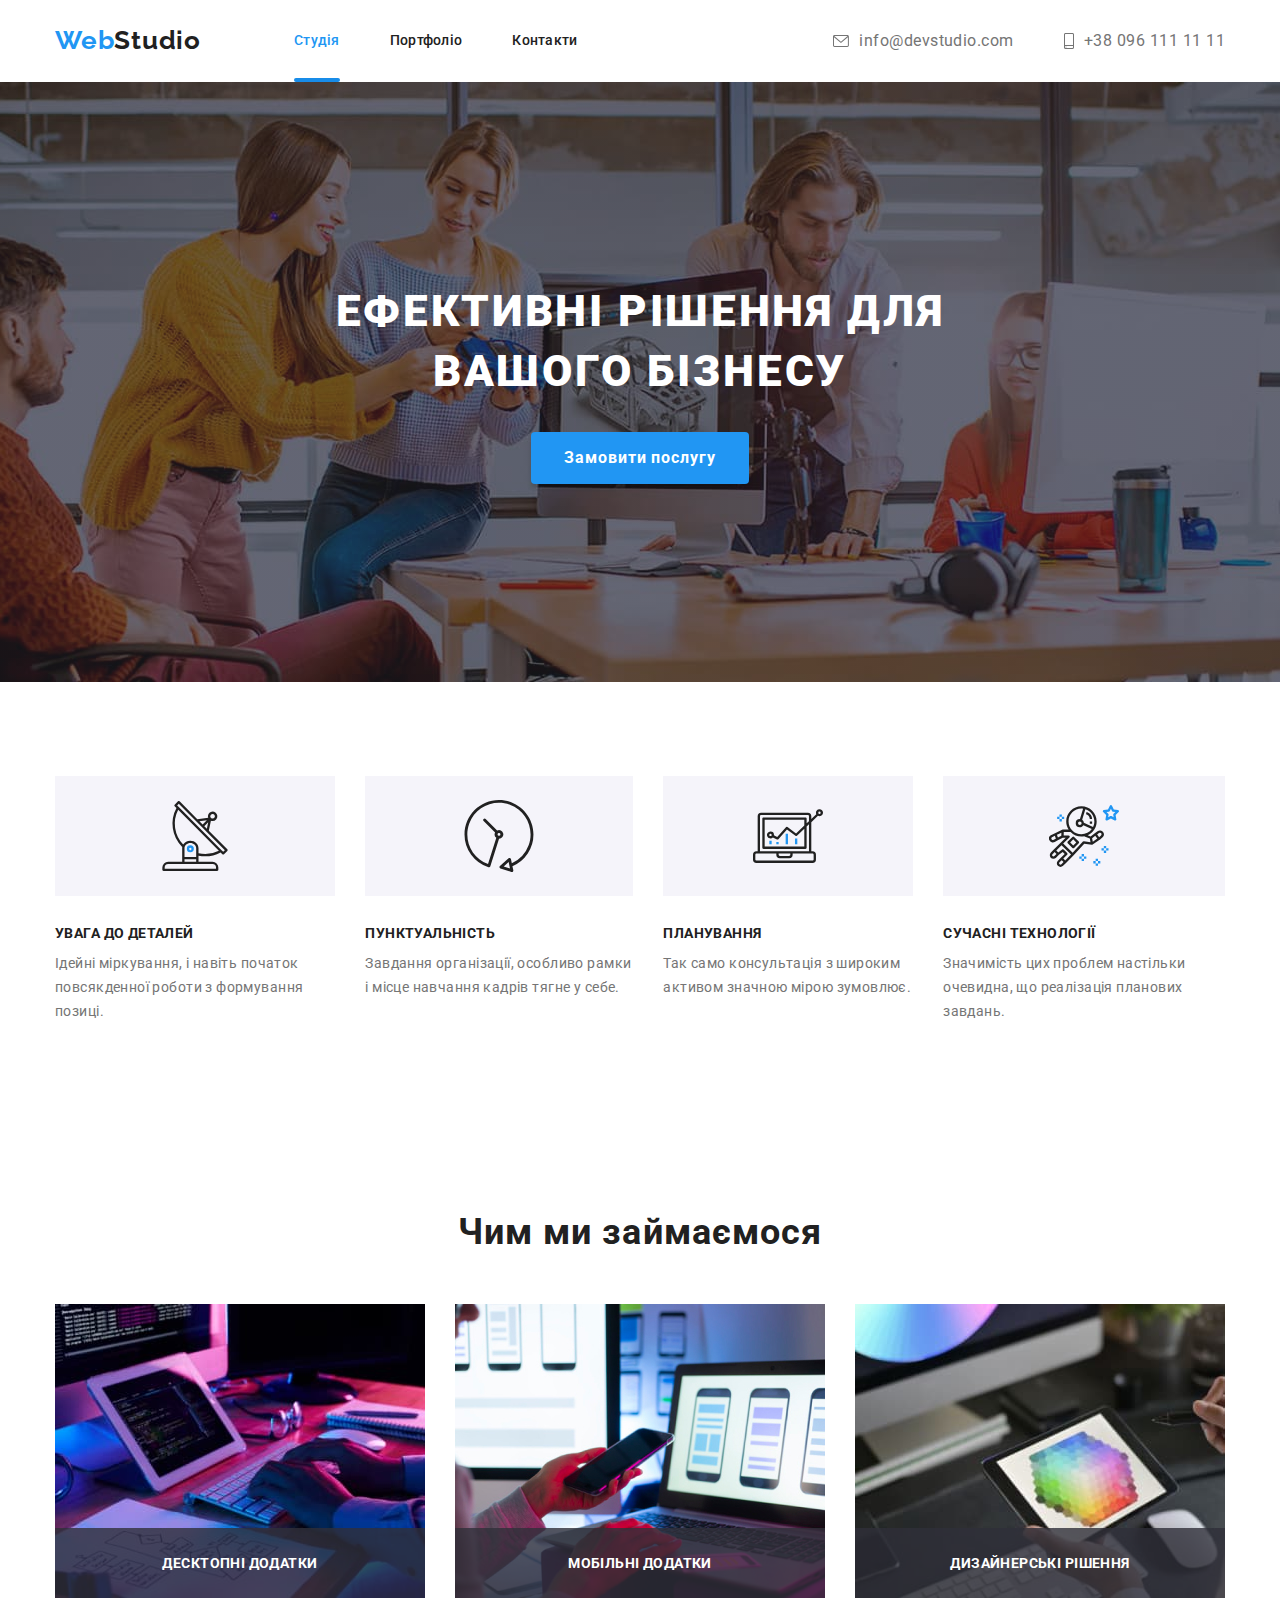
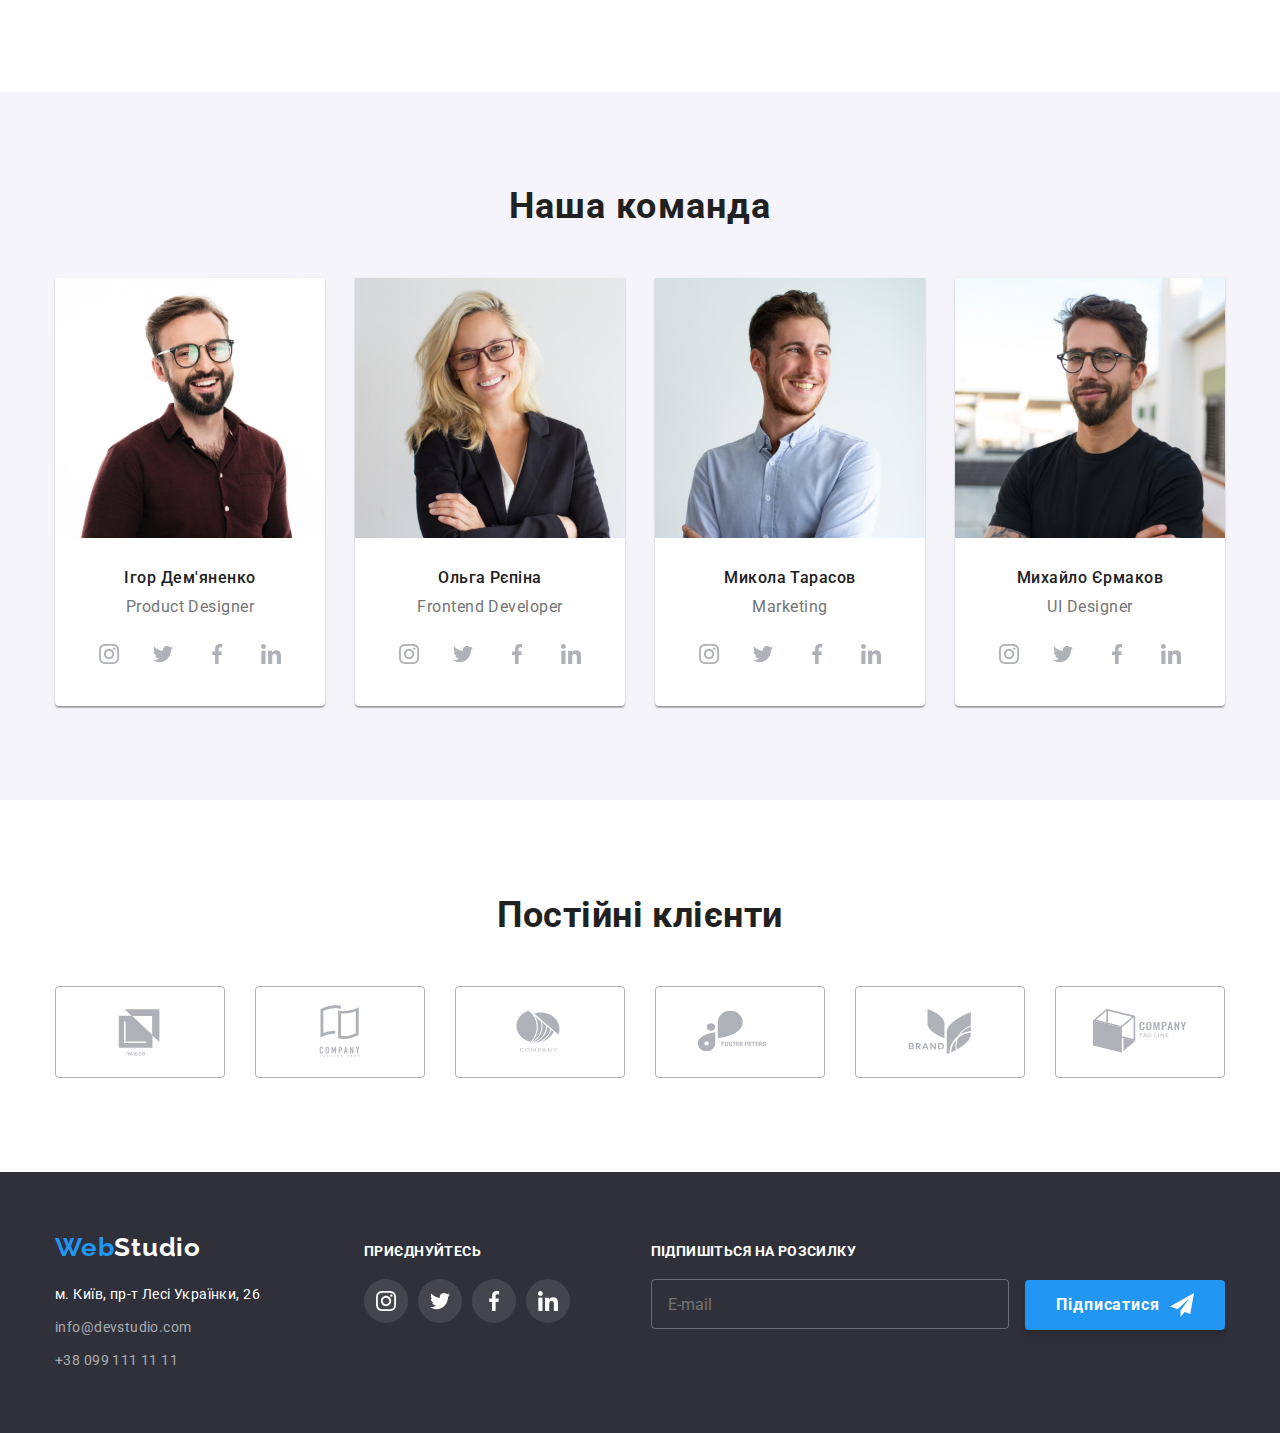
==== commit f1839ff4: "scss" ====
--- a/index.html
+++ b/index.html
@@ -10,6 +10,7 @@
     <link href="https://fonts.googleapis.com/css2?family=Raleway:wght@700&family=Roboto:wght@400;500;700;900&display=swap" rel="stylesheet">
     <link rel="stylesheet" href="https://cdn.jsdelivr.net/npm/modern-normalize@1.1.0/modern-normalize.min.css">
     <link rel="stylesheet" href="./styles/style.css">
+    <link rel="stylesheet" href="./css/main.min.css">
 </head>
 <body>
     <!------------------------------------- Шапка сайта -------------------------------->
--- a/styles/style.css
+++ b/styles/style.css
@@ -1,49 +1,11 @@
-:root {
-    --primary-text-color: #212121 ;
-    --title-text-color: #212121;
-    --secondary-text-color: #757575;
-    --acent-color: #2196F3;
-    --primary-white-color: #FFFFFF;
-    --primary-bg-color: #2F303A;
-    --secondary-bg-color: #F5F4FA;
-    --main-bg-color: #FFFFFF;
-    --button-main-color: #188CE8;
-    --logo-main-color: black;
-    --line-bg-color: #ECECEC;
-    --timing-animation: cubic-bezier(0.4, 0, 0.2, 1);
-}
+
 html {
     box-sizing: border-box;
 }
 *, *::before, *::after {
     box-sizing: inherit;
 }
-body {
-    font-family: 'Roboto', sans-serif;
-    /* font-size: 14px; */
-    letter-spacing: 0.03em;
-    background-color: var(--primary-white-color);
-    color: var(--primary-text-color) ;
-}
-h1, h2, h3, h4, p {
-    margin-top: 0;
-    margin-bottom: 0;
-}
-ul, ol {
-    margin-top: 0;
-    margin-bottom: 0;
-    margin-left: 0;  
-    padding-inline-start: 0;
-}
-
-img {
-    display: block;
-}
-button {cursor: pointer;
-    opacity: 1;
-    visibility: visible;
-    pointer-events: auto;
-}
+
 
 .logo {
     color: var(--logo-main-color);
@@ -60,13 +22,7 @@
     color: var(--acent-color);
 }
 /*============================ Разметка сайта ============================*/
-.container {
-    margin-left: auto;
-    margin-right: auto;
-    width: 1200px;
-    padding-left: 15px;
-    padding-right: 15px;
-}
+
 .page-header-container {
     display: flex;
     align-items: center;
@@ -156,8 +112,7 @@
 color: var(--primary-text-color);
 }
 
-ul {list-style: none;}
-.link {text-decoration: none;}
+
 
 .menu-address .link {
     display: flex;
@@ -168,64 +123,7 @@
     border-bottom: 1px solid #ECECEC;
 }
 /*============================ Кнопки ============================*/
-.modal-button {
-    font-family: 'Roboto';
-    font-weight: 700;
-    font-size: 16px;
-    line-height: 1.87;
-    display: inline-block;
-    min-width: 216px;
-    margin-top: 30px;
-    padding: 10px 32px;
-    align-items: center;
-    text-align: center;
-    letter-spacing: 0.06em;
-    color: var(--primary-white-color);
-    background-color: var(--acent-color);
-    box-shadow: 0px 4px 4px rgba(0, 0, 0, 0.15);
-    border-radius: 4px;
-    border: 1px solid transparent;
-}
-.modal-button:hover,
-.modal-button:focus {
-    background-color: var(--button-main-color);
-    transition: 250ms var(--timing-animation);
-}
-.active-button {
-    font-family: 'Roboto';
-    font-weight: 500;
-    font-size: 16px;
-    line-height: 1.62;
-    text-align: center;
-    letter-spacing: 0.03em;
-    padding: 6px 22px;
-    max-height: 38px;
-    left: 846px;
-    top: 174px;
-    background: var(--secondary-bg-color);
-    border-radius: 4px;
-    border: 1px solid transparent;
-    }
-.button-portfolio:hover ,
-.button-portfolio:focus {
-    box-shadow: 0px 2px 2px 0px rgba(0, 0, 0, 0.12), 0px 1px 2px 0px rgba(0, 0, 0, 0.08);
-    
-    
-    transition: 250ms var(--timing-animation);
-}
-
-.active-button:hover,
-.active-button:focus {
-    background-color: var(--acent-color);
-    color: var(--primary-white-color);
-    transition: 250ms var(--timing-animation);
-}
-.button-nav {
-    display: flex;
-    gap: 8px;
-    justify-content: center;
-    margin-bottom: 50px;
-}
+
 
 /*============================ main ============================*/
 .main-text {
@@ -416,28 +314,14 @@
     color: var(--primary-text-color);
     margin-bottom: 50px;
 }
-.section {
-    padding-top: 94px;
-    padding-bottom: 94px;
-}
+
 .working-section {
     padding-top: 0px;
 }
 
 
 /*============================ Преимущества / Portfolio ============================*/
-.visually-hidden {
-    position: absolute;
-      white-space: nowrap;
-      width: 1px;
-      height: 1px;
-      overflow: hidden;
-      border: 0;
-      padding: 0;
-      clip: rect(0 0 0 0);
-      clip-path: inset(50%);
-      margin: -1px;
-  }
+
 .caption-main {
     font-weight: 700;
     font-size: 14px;
@@ -701,20 +585,7 @@
     border: 1px rgba(0, 0, 0, 0.1);
     box-shadow: 0px 2px 1px 0px rgba(0, 0, 0, 0.02), 0px 1px 1px 0px rgba(0, 0, 0, 0.14);
 }
-.modal-close-btn {
-    position: absolute;
-    top: 8px;
-    right: 8px;
-    display: flex;
-    align-items: center;
-    justify-content: center;
-    width: 30px;
-    height: 30px;
-    border-radius: 50%;
-    background-color: transparent;
-    border: 1px solid rgba(0, 0, 0, 0.1);
-    padding: 0;
-}
+
 .backdrop.is-hidden {
     opacity: 0;
     visibility: hidden;
@@ -740,32 +611,7 @@
     display: flex;
     flex-direction: column;
 }
-.modal-button-range {
-    text-align: center;
-}
-.modal-button-data {
-    font-family: 'Roboto';
-    font-weight: 700;
-    font-size: 16px;
-    line-height: 1.87;
-    display: inline-flex;
-    min-width: 200px;
-    margin-top: 30px;
-    padding: 10px 52px;
-    align-items: center;
-    justify-content: center;
-    letter-spacing: 0.06em;
-    color: var(--primary-white-color);
-    background-color: var(--acent-color);
-    box-shadow: 0px 4px 4px rgba(0, 0, 0, 0.15);
-    border-radius: 4px;
-    border: 1px solid transparent;
-}
-.modal-button-data:hover,
-.modal-button-data:focus {
-    background-color: var(--button-main-color);
-    transition: 250ms var(--timing-animation);
-}
+
 
 .contact-form-message {
     display: block;
@@ -871,46 +717,12 @@
 .footer-input:checked {
     border: none;
 }
-.button-foot-submit {
-    display: inline-flex;
-    align-items: center;
-    justify-content: center;
-    min-width: 200px;
-    height: 50px;
-    padding: 10px 28px;
-    margin-left: 12px;
-    fill: currentColor;
-    font-weight: 700;
-    font-size: 16px;
-    line-height: 1.88;
-    text-align: center;
-    letter-spacing: 0.06em;
-    cursor: pointer;
-    letter-spacing: 0.06em;
-    color: var(--primary-white-color);
-    background-color: rgba(33, 150, 243, 1);
-    box-shadow: 0px 4px 4px rgba(0, 0, 0, 0.15);
-    border-radius: 4px;
-    border: 1px solid transparent;
-}
-
-.button-foot-submit:hover,
-.button-foot-submit:focus {
-    background-color: var(--button-main-color);
-    transition: 250ms var(--timing-animation);
-}
-.telegram-icon {
-   margin-left: 10px;
-}
+
 
 .footer-form-div {
     margin-left: auto;
-    /* justify-content: space-between; */
 }
 .svg-modal {
-    /* display: flex;
-    align-items: center;
-    justify-content: center; */
     padding-left: 3px;
     padding-top: 4px;
     margin-right: 9px;
@@ -947,9 +759,6 @@
    color: rgba(33, 150, 243, 1);
 }
 .modal-form-icon {
-    /* display: flex;
-    align-items: center;
-    justify-content: center; */
     fill: var(--primary-white-color);
    
 }
--- a/css/main.min.css
+++ b/css/main.min.css
@@ -0,0 +1 @@
+:root{--primary-text-color: #212121 ;--title-text-color: #212121;--secondary-text-color: #757575;--acent-color: #2196F3;--primary-white-color: #FFFFFF;--primary-bg-color: #2F303A;--secondary-bg-color: #F5F4FA;--main-bg-color: #FFFFFF;--button-main-color: #188CE8;--logo-main-color: black;--line-bg-color: #ECECEC;--timing-animation: cubic-bezier(0.4, 0, 0.2, 1)}.visually-hidden{position:absolute;white-space:nowrap;width:1px;height:1px;overflow:hidden;border:0;padding:0;clip:rect(0 0 0 0);clip-path:inset(50%);margin:-1px}body{font-family:"Roboto",sans-serif;letter-spacing:.03em;background-color:var(--primary-white-color);color:var(--primary-text-color)}h1,h2,h3,h4,p{margin-top:0;margin-bottom:0}ul,ol{margin-top:0;margin-bottom:0;margin-left:0;padding-inline-start:0}img{display:block}button{cursor:pointer;opacity:1;visibility:visible;pointer-events:auto}ul{list-style:none}.link{text-decoration:none}.section{padding-top:94px;padding-bottom:94px}.container{margin-left:auto;margin-right:auto;width:1200px;padding-left:15px;padding-right:15px}.modal-button{font-family:"Roboto";font-weight:700;font-size:16px;line-height:1.87;display:inline-block;min-width:216px;margin-top:30px;padding:10px 32px;align-items:center;text-align:center;letter-spacing:.06em;color:var(--primary-white-color);background-color:var(--acent-color);box-shadow:0px 4px 4px rgba(0,0,0,.15);border-radius:4px;border:1px solid rgba(0,0,0,0)}.modal-button:hover,.modal-button:focus{background-color:var(--button-main-color);transition:250ms var(--timing-animation)}.active-button{font-family:"Roboto";font-weight:500;font-size:16px;line-height:1.62;text-align:center;letter-spacing:.03em;padding:6px 22px;max-height:38px;left:846px;top:174px;background:var(--secondary-bg-color);border-radius:4px;border:1px solid rgba(0,0,0,0)}.button-portfolio:hover,.button-portfolio:focus{box-shadow:0px 2px 2px 0px rgba(0,0,0,.12),0px 1px 2px 0px rgba(0,0,0,.08);transition:250ms var(--timing-animation)}.active-button:hover,.active-button:focus{background-color:var(--acent-color);color:var(--primary-white-color);transition:250ms var(--timing-animation)}.button-nav{display:flex;gap:8px;justify-content:center;margin-bottom:50px}.modal-button-range{text-align:center}.modal-button-data{font-family:"Roboto";font-weight:700;font-size:16px;line-height:1.87;display:inline-flex;min-width:200px;margin-top:30px;padding:10px 52px;align-items:center;justify-content:center;letter-spacing:.06em;color:var(--primary-white-color);background-color:var(--acent-color);box-shadow:0px 4px 4px rgba(0,0,0,.15);border-radius:4px;border:1px solid rgba(0,0,0,0)}.modal-button-data:hover,.modal-button-data:focus{background-color:var(--button-main-color);transition:250ms var(--timing-animation)}.modal-close-btn{position:absolute;top:8px;right:8px;display:flex;align-items:center;justify-content:center;width:30px;height:30px;border-radius:50%;background-color:rgba(0,0,0,0);border:1px solid rgba(0,0,0,.1);padding:0}.button-foot-submit{display:inline-flex;align-items:center;justify-content:center;min-width:200px;height:50px;padding:10px 28px;margin-left:12px;fill:currentColor;font-weight:700;font-size:16px;line-height:1.88;text-align:center;letter-spacing:.06em;cursor:pointer;letter-spacing:.06em;color:var(--primary-white-color);background-color:#2196f3;box-shadow:0px 4px 4px rgba(0,0,0,.15);border-radius:4px;border:1px solid rgba(0,0,0,0)}.button-foot-submit:hover,.button-foot-submit:focus{background-color:var(--button-main-color);transition:250ms var(--timing-animation)}.telegram-icon{margin-left:10px}/*# sourceMappingURL=main.min.css.map */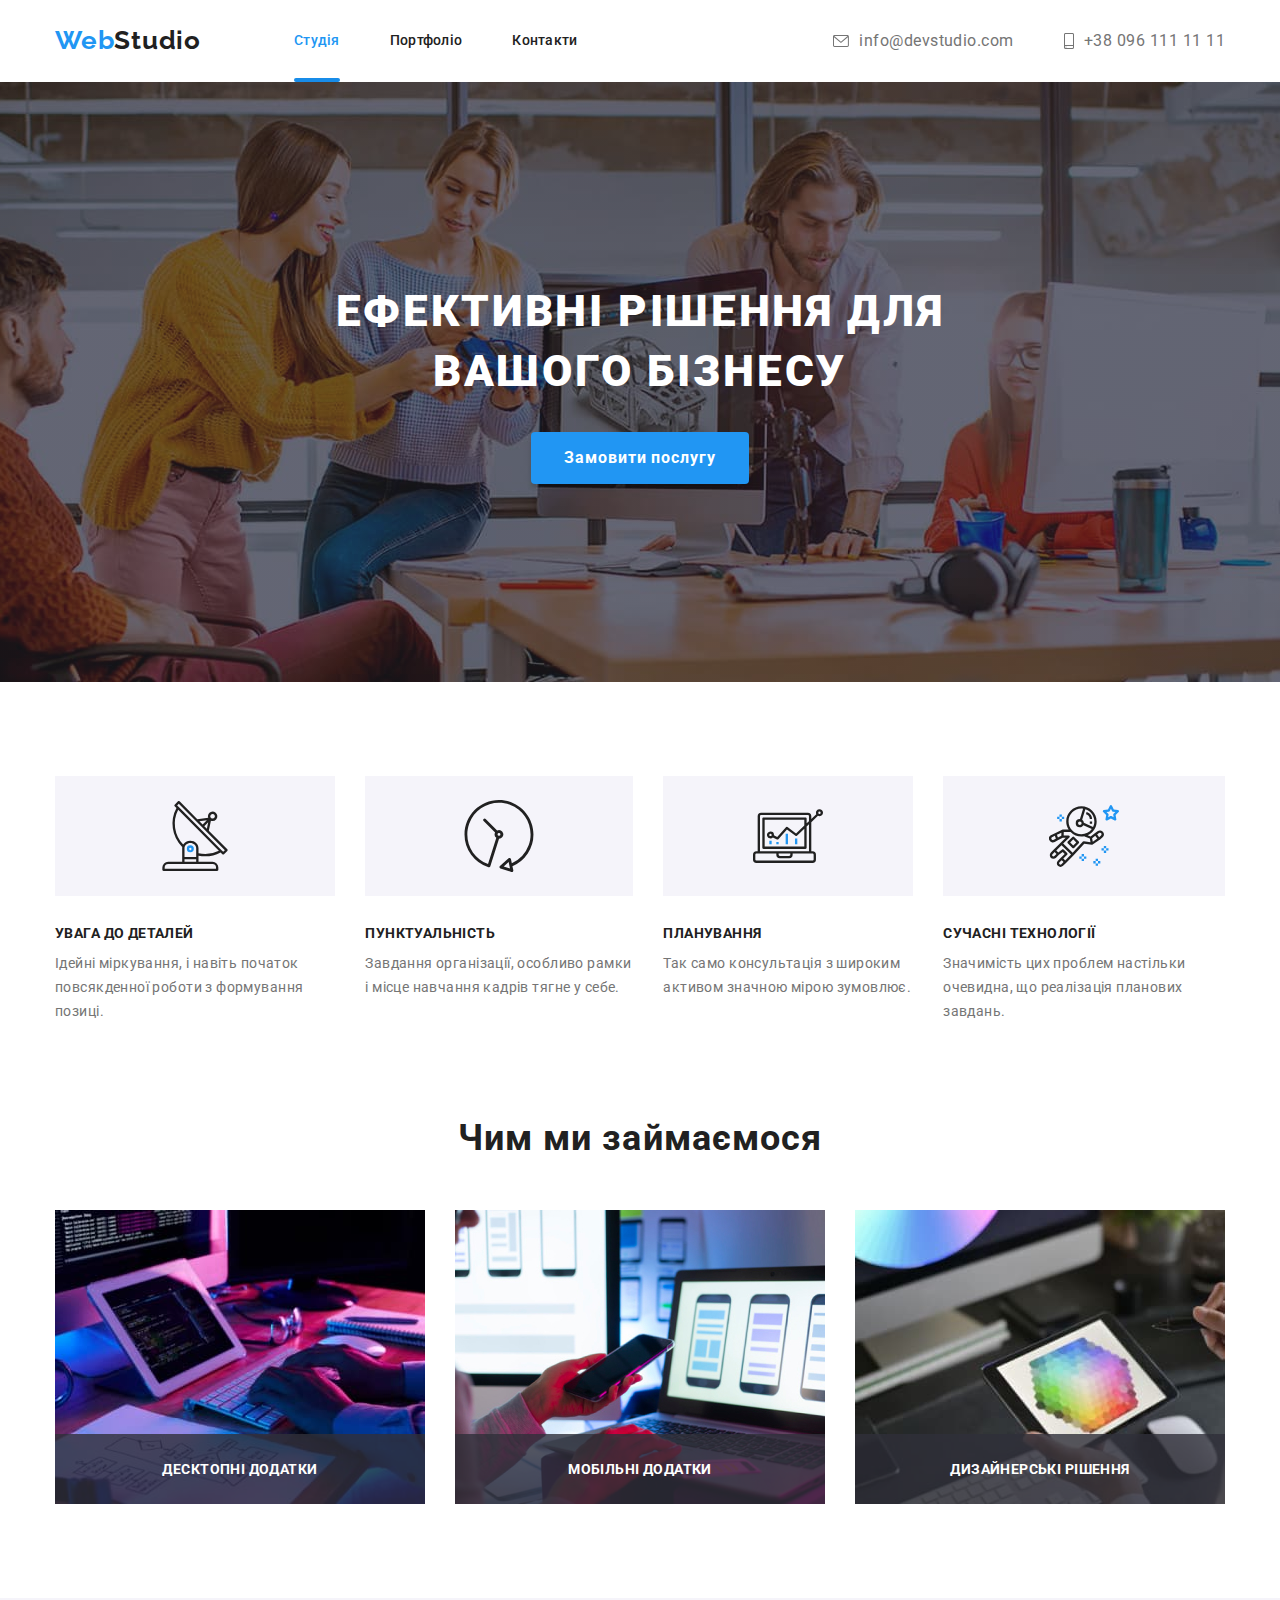
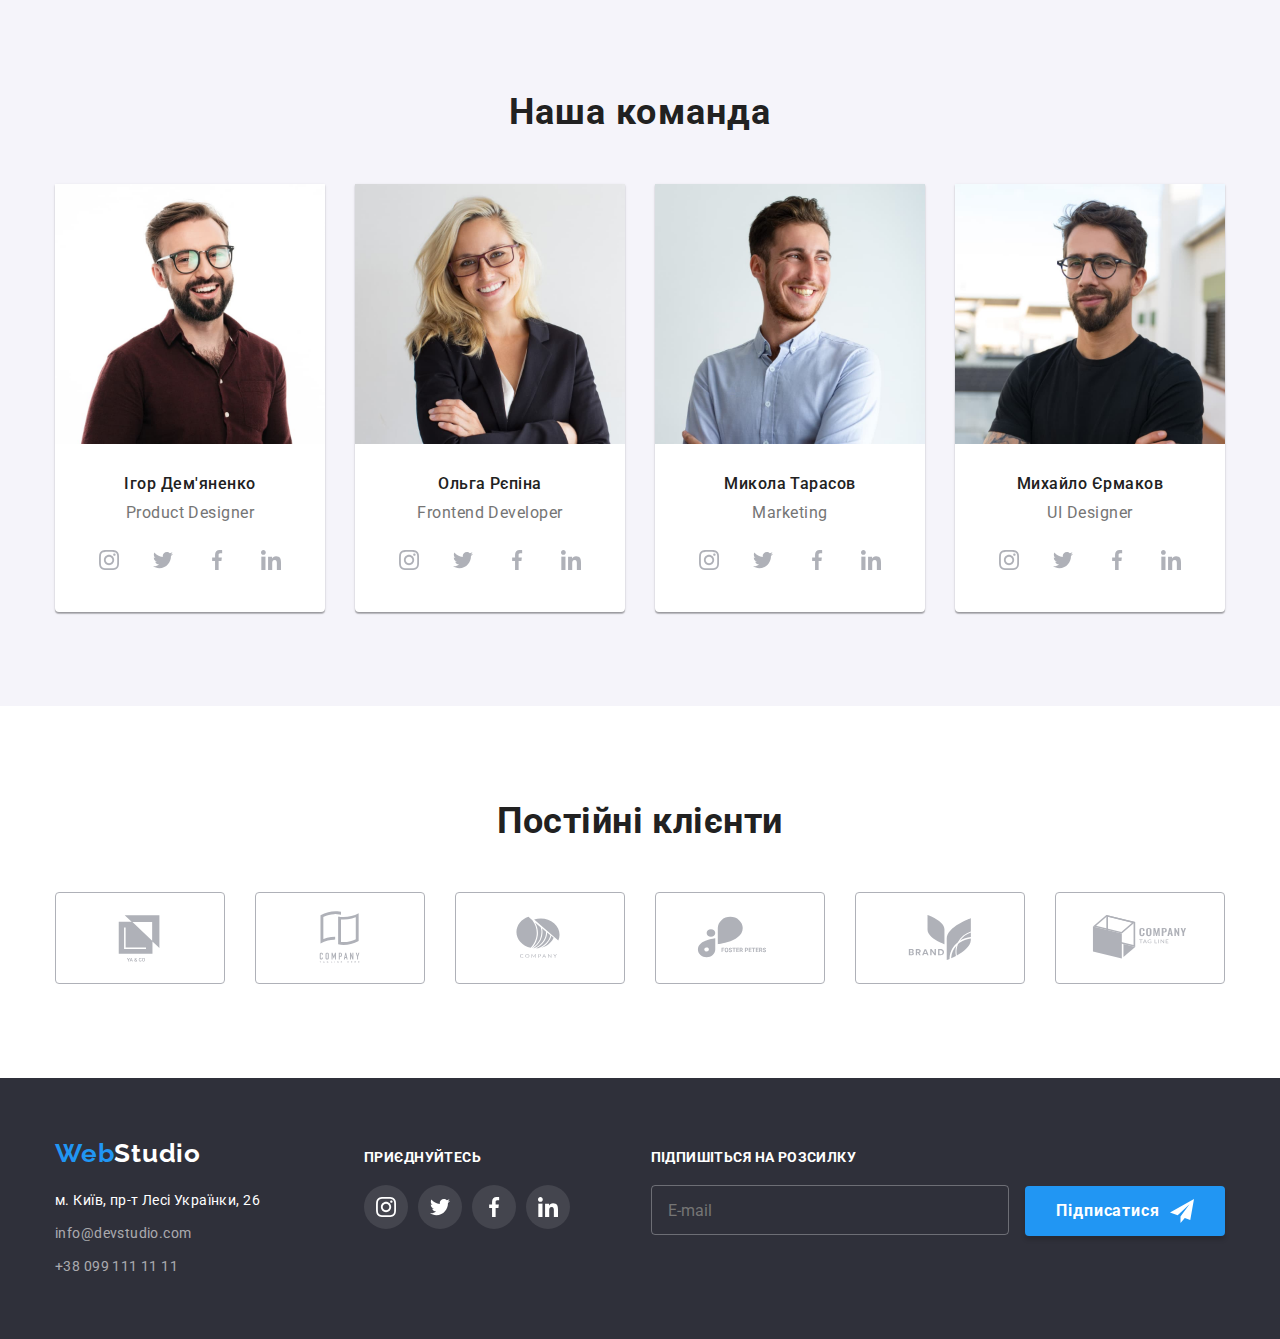
==== commit 0b9d3b33: "sass fin" ====
--- a/index.html
+++ b/index.html
@@ -9,7 +9,6 @@
     <link rel="preconnect" href="https://fonts.gstatic.com" crossorigin>
     <link href="https://fonts.googleapis.com/css2?family=Raleway:wght@700&family=Roboto:wght@400;500;700;900&display=swap" rel="stylesheet">
     <link rel="stylesheet" href="https://cdn.jsdelivr.net/npm/modern-normalize@1.1.0/modern-normalize.min.css">
-    <link rel="stylesheet" href="./styles/style.css">
     <link rel="stylesheet" href="./css/main.min.css">
 </head>
 <body>
--- a/css/main.min.css
+++ b/css/main.min.css
@@ -1 +1 @@
-:root{--primary-text-color: #212121 ;--title-text-color: #212121;--secondary-text-color: #757575;--acent-color: #2196F3;--primary-white-color: #FFFFFF;--primary-bg-color: #2F303A;--secondary-bg-color: #F5F4FA;--main-bg-color: #FFFFFF;--button-main-color: #188CE8;--logo-main-color: black;--line-bg-color: #ECECEC;--timing-animation: cubic-bezier(0.4, 0, 0.2, 1)}.visually-hidden{position:absolute;white-space:nowrap;width:1px;height:1px;overflow:hidden;border:0;padding:0;clip:rect(0 0 0 0);clip-path:inset(50%);margin:-1px}body{font-family:"Roboto",sans-serif;letter-spacing:.03em;background-color:var(--primary-white-color);color:var(--primary-text-color)}h1,h2,h3,h4,p{margin-top:0;margin-bottom:0}ul,ol{margin-top:0;margin-bottom:0;margin-left:0;padding-inline-start:0}img{display:block}button{cursor:pointer;opacity:1;visibility:visible;pointer-events:auto}ul{list-style:none}.link{text-decoration:none}.section{padding-top:94px;padding-bottom:94px}.container{margin-left:auto;margin-right:auto;width:1200px;padding-left:15px;padding-right:15px}.modal-button{font-family:"Roboto";font-weight:700;font-size:16px;line-height:1.87;display:inline-block;min-width:216px;margin-top:30px;padding:10px 32px;align-items:center;text-align:center;letter-spacing:.06em;color:var(--primary-white-color);background-color:var(--acent-color);box-shadow:0px 4px 4px rgba(0,0,0,.15);border-radius:4px;border:1px solid rgba(0,0,0,0)}.modal-button:hover,.modal-button:focus{background-color:var(--button-main-color);transition:250ms var(--timing-animation)}.active-button{font-family:"Roboto";font-weight:500;font-size:16px;line-height:1.62;text-align:center;letter-spacing:.03em;padding:6px 22px;max-height:38px;left:846px;top:174px;background:var(--secondary-bg-color);border-radius:4px;border:1px solid rgba(0,0,0,0)}.button-portfolio:hover,.button-portfolio:focus{box-shadow:0px 2px 2px 0px rgba(0,0,0,.12),0px 1px 2px 0px rgba(0,0,0,.08);transition:250ms var(--timing-animation)}.active-button:hover,.active-button:focus{background-color:var(--acent-color);color:var(--primary-white-color);transition:250ms var(--timing-animation)}.button-nav{display:flex;gap:8px;justify-content:center;margin-bottom:50px}.modal-button-range{text-align:center}.modal-button-data{font-family:"Roboto";font-weight:700;font-size:16px;line-height:1.87;display:inline-flex;min-width:200px;margin-top:30px;padding:10px 52px;align-items:center;justify-content:center;letter-spacing:.06em;color:var(--primary-white-color);background-color:var(--acent-color);box-shadow:0px 4px 4px rgba(0,0,0,.15);border-radius:4px;border:1px solid rgba(0,0,0,0)}.modal-button-data:hover,.modal-button-data:focus{background-color:var(--button-main-color);transition:250ms var(--timing-animation)}.modal-close-btn{position:absolute;top:8px;right:8px;display:flex;align-items:center;justify-content:center;width:30px;height:30px;border-radius:50%;background-color:rgba(0,0,0,0);border:1px solid rgba(0,0,0,.1);padding:0}.button-foot-submit{display:inline-flex;align-items:center;justify-content:center;min-width:200px;height:50px;padding:10px 28px;margin-left:12px;fill:currentColor;font-weight:700;font-size:16px;line-height:1.88;text-align:center;letter-spacing:.06em;cursor:pointer;letter-spacing:.06em;color:var(--primary-white-color);background-color:#2196f3;box-shadow:0px 4px 4px rgba(0,0,0,.15);border-radius:4px;border:1px solid rgba(0,0,0,0)}.button-foot-submit:hover,.button-foot-submit:focus{background-color:var(--button-main-color);transition:250ms var(--timing-animation)}.telegram-icon{margin-left:10px}/*# sourceMappingURL=main.min.css.map */+:root{--primary-text-color: #212121 ;--title-text-color: #212121;--secondary-text-color: #757575;--acent-color: #2196F3;--primary-white-color: #FFFFFF;--primary-bg-color: #2F303A;--secondary-bg-color: #F5F4FA;--main-bg-color: #FFFFFF;--button-main-color: #188CE8;--logo-main-color: black;--line-bg-color: #ECECEC;--timing-animation: cubic-bezier(0.4, 0, 0.2, 1)}.visually-hidden{position:absolute;white-space:nowrap;width:1px;height:1px;overflow:hidden;border:0;padding:0;clip:rect(0 0 0 0);clip-path:inset(50%);margin:-1px}body{font-family:"Roboto",sans-serif;letter-spacing:.03em;background-color:var(--primary-white-color);color:var(--primary-text-color)}h1,h2,h3,h4,p{margin-top:0;margin-bottom:0}ul,ol{margin-top:0;margin-bottom:0;margin-left:0;padding-inline-start:0}img{display:block}button{cursor:pointer;opacity:1;visibility:visible;pointer-events:auto}ul{list-style:none}.link{text-decoration:none}html{box-sizing:border-box}*,*::before,*::after{box-sizing:inherit}.section{padding-top:94px;padding-bottom:94px}.container{margin-left:auto;margin-right:auto;width:1200px;padding-left:15px;padding-right:15px}.modal-button{font-family:"Roboto";font-weight:700;font-size:16px;line-height:1.87;display:inline-block;min-width:216px;margin-top:30px;padding:10px 32px;align-items:center;text-align:center;letter-spacing:.06em;color:var(--primary-white-color);background-color:var(--acent-color);box-shadow:0px 4px 4px rgba(0,0,0,.15);border-radius:4px;border:1px solid rgba(0,0,0,0)}.modal-button:hover,.modal-button:focus{background-color:var(--button-main-color);transition:250ms var(--timing-animation)}.active-button{font-family:"Roboto";font-weight:500;font-size:16px;line-height:1.62;text-align:center;letter-spacing:.03em;padding:6px 22px;max-height:38px;left:846px;top:174px;background:var(--secondary-bg-color);border-radius:4px;border:1px solid rgba(0,0,0,0)}.button-portfolio:hover,.button-portfolio:focus{box-shadow:0px 2px 2px 0px rgba(0,0,0,.12),0px 1px 2px 0px rgba(0,0,0,.08);transition:250ms var(--timing-animation)}.active-button:hover,.active-button:focus{background-color:var(--acent-color);color:var(--primary-white-color);transition:250ms var(--timing-animation)}.button-nav{display:flex;gap:8px;justify-content:center;margin-bottom:50px}.modal-button-range{text-align:center}.modal-button-data{font-family:"Roboto";font-weight:700;font-size:16px;line-height:1.87;display:inline-flex;min-width:200px;margin-top:30px;padding:10px 52px;align-items:center;justify-content:center;letter-spacing:.06em;color:var(--primary-white-color);background-color:var(--acent-color);box-shadow:0px 4px 4px rgba(0,0,0,.15);border-radius:4px;border:1px solid rgba(0,0,0,0)}.modal-button-data:hover,.modal-button-data:focus{background-color:var(--button-main-color);transition:250ms var(--timing-animation)}.modal-close-btn{position:absolute;top:8px;right:8px;display:flex;align-items:center;justify-content:center;width:30px;height:30px;border-radius:50%;background-color:rgba(0,0,0,0);border:1px solid rgba(0,0,0,.1);padding:0}.button-foot-submit{display:inline-flex;align-items:center;justify-content:center;min-width:200px;height:50px;padding:10px 28px;margin-left:12px;fill:currentColor;font-weight:700;font-size:16px;line-height:1.88;text-align:center;letter-spacing:.06em;cursor:pointer;letter-spacing:.06em;color:var(--primary-white-color);background-color:#2196f3;box-shadow:0px 4px 4px rgba(0,0,0,.15);border-radius:4px;border:1px solid rgba(0,0,0,0)}.button-foot-submit:hover,.button-foot-submit:focus{background-color:var(--button-main-color);transition:250ms var(--timing-animation)}.telegram-icon{margin-left:10px}.logo{color:var(--logo-main-color);font-family:"Raleway";font-weight:700;font-size:26px;line-height:1.19;letter-spacing:.03em;margin-right:93px;padding-top:24px;padding-bottom:25px}.web-logo{color:var(--acent-color)}.site-nav a{color:var(--primary-text-color)}.site-nav{display:flex}.site-address{display:flex;column-gap:50px;margin-left:auto}.site-address .link:hover,.site-address .link:focus{color:var(--acent-color);transition:250ms var(--timing-animation)}.address a{color:var(--primary-text-color)}.text-address{color:var(--primary-white-color);line-height:16.41px;font-size:14px;display:block;letter-spacing:.03em;text-transform:uppercase;margin-bottom:20px}.menu-address .link{display:flex;padding-top:32px;padding-bottom:32px}.site-address-foot{display:inline-block;margin-left:auto;padding-left:auto}.site-nav .link.current{color:var(--acent-color)}.site-address a{color:var(--secondary-text-color)}.nav-link{display:flex;align-items:center;color:#757575}.address-link-icon{width:16px;height:12px;margin-right:10px;fill:currentColor}.address-link{font-size:14px;line-height:1.71;letter-spacing:.03em;color:var(--primary-white-color)}.address{margin-left:auto;padding-left:0}.text-address-bar{color:var(--primary-white-color);line-height:16.41px;font-size:14px;display:block;letter-spacing:.03em;text-transform:uppercase;top:50%;left:50%}.paragraph{font-size:14px;line-height:1.71;letter-spacing:.03em;color:var(--secondary-text-color)}.paragraph-portfolio{font-size:16px;line-height:1.87;letter-spacing:.03em;color:var(--secondary-text-color)}.text-overlay{display:block;font-size:18px;line-height:1.55;letter-spacing:.03em;padding-top:63px;padding-left:24px;padding-right:24px}.text-form{font-family:Roboto;font-size:12px;font-weight:400;line-height:14px;letter-spacing:.01em;text-align:left;color:#757575}.text-form-name{display:block;margin-top:10px;margin-bottom:4px}.form-main-text{text-align:center;margin-bottom:2px;font-family:Roboto;font-size:20px;font-weight:700;line-height:23px;letter-spacing:.03em}.backdrop{position:fixed;top:0;left:0;z-index:100;width:100%;height:100%;background-color:rgba(0,0,0,.2);opacity:1;visibility:visible;pointer-events:auto;transition:opacity 250ms ease,visibility 250ms ease}.modal{position:absolute;padding:40px;top:50%;left:50%;transform:translate(-50%, -50%);width:528px;height:580px;background-color:var(--primary-white-color);border-radius:4px;border:1px rgba(0,0,0,.1);box-shadow:0px 2px 1px 0px rgba(0,0,0,.02),0px 1px 1px 0px rgba(0,0,0,.14)}.backdrop.is-hidden{opacity:0;visibility:hidden;pointer-events:none}.modal-input{width:100%;height:40px;border:1px solid rgba(33,33,33,.2);border-radius:4px;padding-left:42px;transition:250ms var(--timing-animation);cursor:pointer}.modal-input:focus{outline:none;border-color:var(--acent-color)}.modal-input:focus+.icon-position{fill:var(--acent-color)}.modal-form{display:flex;flex-direction:column}.modal-close-icon:hover,.modal-close-icon:focus{fill:var(--acent-color);transition:250ms var(--timing-animation)}.svg-modal{padding-left:3px;padding-top:4px;margin-right:9px;width:16px;height:15px;border:2px solid #212121;border-radius:3px;fill:rgba(0,0,0,0);cursor:pointer}.checkbox{position:absolute}.modal-form-own-checkbox{display:none}.modal-form-icon{fill:var(--primary-white-color)}.checkbox:checked+.svg-modal{background-color:var(--acent-color);border:none}.checkbox:checked+.svg-modal .modal-form-own-checkbox{border:none;display:block}.documents{font-family:Roboto;font-size:14px;font-weight:400;line-height:24px;letter-spacing:.03em;text-align:left;color:#2196f3}.registr-on-position{display:flex;align-items:center;margin-left:9px;margin-top:20px;font-weight:400;line-height:1.7;color:var(--secondary-text-color)}.registr-on{display:inline-block;font-family:Roboto;font-size:14px;font-weight:400;line-height:24px;letter-spacing:.03em;text-align:left;color:#757575}.icon-container{position:relative;display:block}.icon-position{position:absolute;display:block;bottom:11px;left:14px;transition:250ms var(--timing-animation)}.contact-form-message{display:block;width:100%;height:120px;padding:15px;margin-bottom:20px;resize:none;outline:none;margin:0;border:1px solid rgba(33,33,33,.2);border-radius:4px;cursor:pointer;transition:250ms var(--timing-animation);font-family:Roboto;font-size:12px;font-weight:400;line-height:14px;letter-spacing:.01em;text-align:left}.contact-form-message:focus{outline:none;border-color:var(--acent-color)}.contact-form-message::placeholder{font-family:Roboto;font-size:12px;font-weight:400;line-height:14px;letter-spacing:.01em;text-align:left;color:rgba(117,117,117,.5)}.form{display:inline-block}.link-hover .link:hover,.link-hover .link:focus{color:var(--acent-color);transition:250ms var(--timing-animation)}.social-list-link:hover,.social-list-link:focus{background-color:var(--acent-color);transition:250ms var(--timing-animation)}.social-list-link:hover .social-list-icon,.social-list-link:focus .social-list-icon{fill:var(--primary-white-color);transition:250ms var(--timing-animation)}.clients-block-link:hover .clients-block-icon,.clients-block-link:focus .clients-block-icon{fill:var(--acent-color);transition:250ms var(--timing-animation)}.menu-item{display:flex;position:relative;color:var(--primary-text-color);font-weight:500;font-size:14px;line-height:1.14;letter-spacing:.02em;align-items:center;margin-left:auto}.menu-item .link{padding-top:32px;padding-bottom:32px}.main-header{text-align:center;background-color:var(--primary-bg-color);padding-top:200px;padding-bottom:200px}.page-header-container{display:flex;align-items:center;gap:50px}.page-header-bg{background-color:var(--primary-white-color)}.header-link::after{content:"";position:absolute;bottom:-1px;left:0;display:block;width:100%;height:4px;background-color:#188ce8;border-radius:2px}.head-header{border-bottom:1px solid #ececec}.smartphone-link-icon{width:10px;height:16px;margin-right:10px;fill:currentColor}.main-text{width:696px;margin-left:auto;margin-right:auto;font-weight:900;font-size:44px;line-height:1.36;text-align:center;letter-spacing:.06em;text-transform:uppercase;color:var(--primary-white-color)}.overlay{max-width:1600px;height:600px;margin-left:auto;margin-right:auto;background-color:var(--primary-bg-color);background-image:linear-gradient(to right, rgba(47, 48, 58, 0.4), rgba(47, 48, 58, 0.4)),url(../images/imghead.jpg);background-repeat:no-repeat;background-position:center;background-size:cover}.list-item::before{display:block;content:"";height:120px;background-color:var(--secondary-bg-color);background-size:contain;background-repeat:no-repeat;background-position:center;margin-bottom:30px;background-size:70px,70px}.list-item:nth-child(1)::before{background-image:url(../images/antenna.svg)}.list-item:nth-child(2)::before{background-image:url(../images/Vector.svg)}.list-item:nth-child(3)::before{background-image:url(../images/diagram.svg)}.list-item:nth-child(4)::before{background-image:url(../images/astronaut.svg)}.icon-clients{display:flex;gap:30px}.clients-block-link{display:flex;width:170px;height:92px;border-radius:4px;align-items:center;justify-content:center;width:100%;height:100%;fill:#afb1b8}.clients-block{display:flex;align-items:center;justify-content:center;width:170px;height:92px;border:1px solid #afb1b8;border-radius:4px;transition:border-color 250ms var(--timing-animation)}.social-list-item:hover,.social-list-item:focus{background-color:var(--acent-color);transition:250ms var(--timing-animation)}.social-list{display:flex;justify-content:center;column-gap:10px;margin-bottom:30px}.social-list-link{display:flex;align-items:center;justify-content:center;width:44px;height:44px;border-radius:50%}.social-list-item{display:flex;align-items:center;justify-content:center;width:44px;height:44px;border-radius:50%;background-color:rgba(255,255,255,.1)}.social-list-icon{width:20px;height:20px;fill:#afb1b8}.social-list-icon-footer{width:20px;height:20px;fill:var(--primary-white-color)}.social-list-address{display:flex;justify-content:center;column-gap:10px}.clients-block:hover,.clients-block:focus{border-color:var(--acent-color);transition:250ms var(--timing-animation)}.caption-main{font-weight:700;font-size:14px;line-height:1.14;letter-spacing:.03em;text-transform:uppercase;color:var(--primary-text-color);margin-bottom:10px}.main-team{background-color:var(--secondary-bg-color)}.team{font-weight:700;font-size:36px;line-height:1.16;text-align:center;letter-spacing:.03em;color:var(--primary-text-color);margin-bottom:50px}.clients{font-weight:700;font-size:36px;line-height:1.17;text-align:center;margin-bottom:50px;color:var(--title-text-color)}.team-staff-igor{font-weight:500;font-size:16px;line-height:1.18;text-align:center;letter-spacing:.03em;color:var(--primary-text-color);background:var(--primary-white-color)}.team-item{font-weight:500;font-size:16px;line-height:1.19;text-align:center;margin-bottom:10px;margin-top:30px;color:var(--primary-text-color);background:var(--primary-white-color)}.team-list{display:flex;column-gap:30px;justify-content:center}.paragraph-team{font-size:16px;line-height:1.18;text-align:center;letter-spacing:.03em;color:var(--secondary-text-color);margin-bottom:16px;font-weight:400;font-size:16px;line-height:1.19;text-align:center}.frame-link{background:var(--main-bg-color);box-shadow:0px 1px 3px rgba(0,0,0,.12),0px 1px 1px rgba(0,0,0,.14),0px 2px 1px rgba(0,0,0,.2);border-radius:0px 0px 4px 4px}.main-work{font-size:36px;line-height:1.16;text-align:center;letter-spacing:.03em;color:var(--primary-text-color);margin-bottom:50px}.working-section{padding-top:0px}.work-list{display:flex;column-gap:30px;justify-content:center}.work-list-img{position:relative}.work-list-bar{display:flex;position:absolute;justify-content:center;align-items:center;overflow:hidden;transform:translate(-50%);bottom:0;left:50%;width:370px;height:70px;background-color:rgba(47,48,58,.8)}.caption-portfolio{font-weight:700;font-size:18px;line-height:2;letter-spacing:.06em;color:var(--primary-text-color);margin-bottom:4px}.portfolio-item{background:var(--primary-white-color)}.portfolio-text-block{padding-top:20px;padding-bottom:20px;padding-left:24px;border:1px solid #eee}.portfolio-boks-link{display:block;width:100%}.portfolio-boks-link:hover,.portfolio-boks-link:focus{box-shadow:0px 4px 4px rgba(0,0,0,.25);transition:250ms cubic-bezier(0.4, 0, 0.2, 1)}.main-portfolio{display:flex;flex-wrap:wrap;padding-left:0%;flex-basis:calc((100% - 180px)/9);gap:30px}.portfolio-wrapper{position:relative;overflow:hidden}.overlay-portfolio{position:absolute;top:0;left:0;width:100%;height:100%;color:var(--primary-white-color);background-color:rgba(33,150,243,.9);padding:10px;line-height:1,2;overflow:auto;transform:translateY(100%);transition:transform 250ms linear}.portfolio-boks-link:hover .overlay-portfolio,.portfolio-boks-link:focus .overlay-portfolio{transform:translateY(0%)}.footer-links{margin-left:70px}.logo-footer{margin-left:auto;padding-inline-start:0;margin-bottom:20px}.footer{background:var(--primary-bg-color);padding-top:60px;padding-bottom:60px}.web-logo-foot{color:var(--primary-white-color)}.footer-address{display:inline-block;font-style:normal;font-weight:400;font-size:14px;line-height:1.71;letter-spacing:.03em;color:rgba(255,255,255,.6);margin-left:auto}.footer-input{position:relative;width:358px;height:50px;border:1px solid rgba(255,255,255,.3);border-radius:4px;padding-left:16px;transition:250ms var(--timing-animation);cursor:pointer;background-color:rgba(0,0,0,0);color:var(--primary-white-color)}.footer-input:checked{border:none}.footer-form-div{margin-left:auto}.footer-links{margin-left:70px}.link-margin:not(:last-child){margin-bottom:9px}.footer-address:hover,.footer-address:focus{color:var(--acent-color);transition:250ms var(--timing-animation)}.footer-input:checked{border:none}.box-web{display:flex;align-items:baseline}.main-flex{display:flex;column-gap:30px;justify-content:center;flex-basis:calc((100% - 90px)/4)}/*# sourceMappingURL=main.min.css.map */